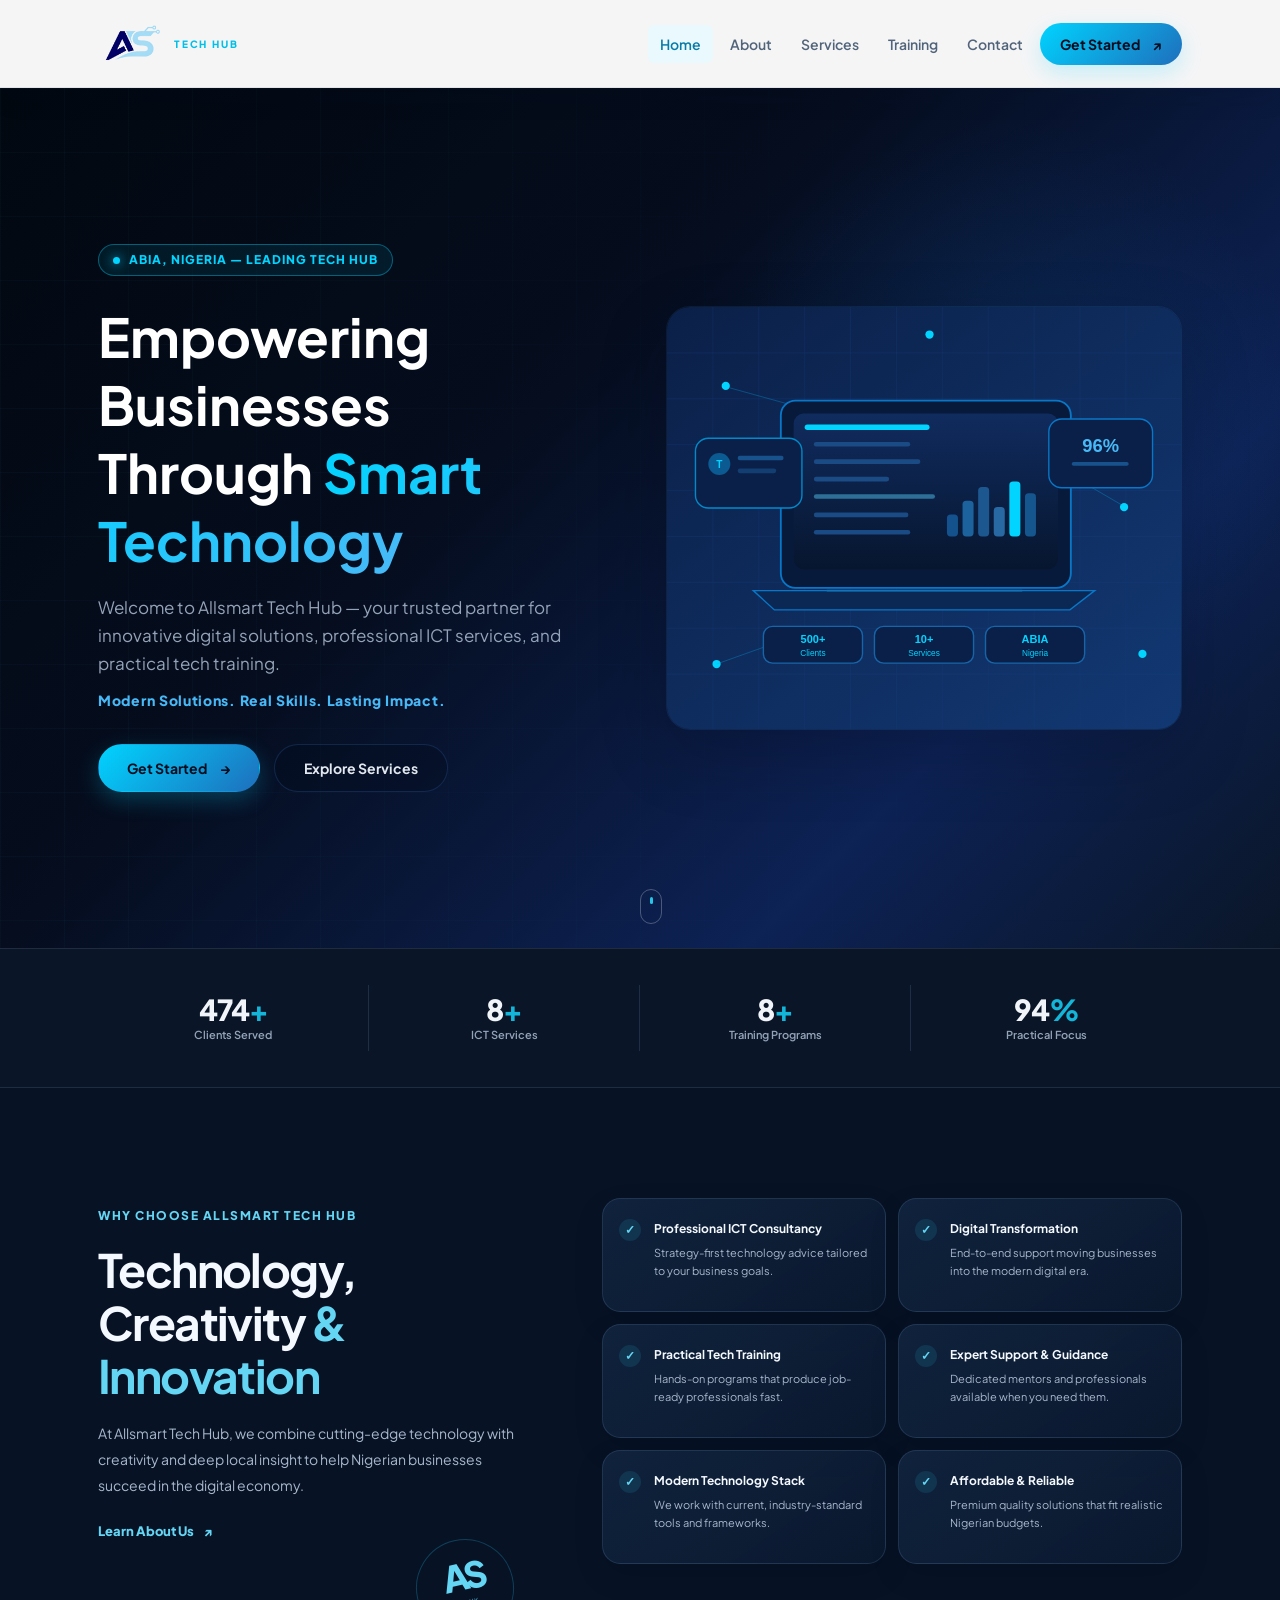
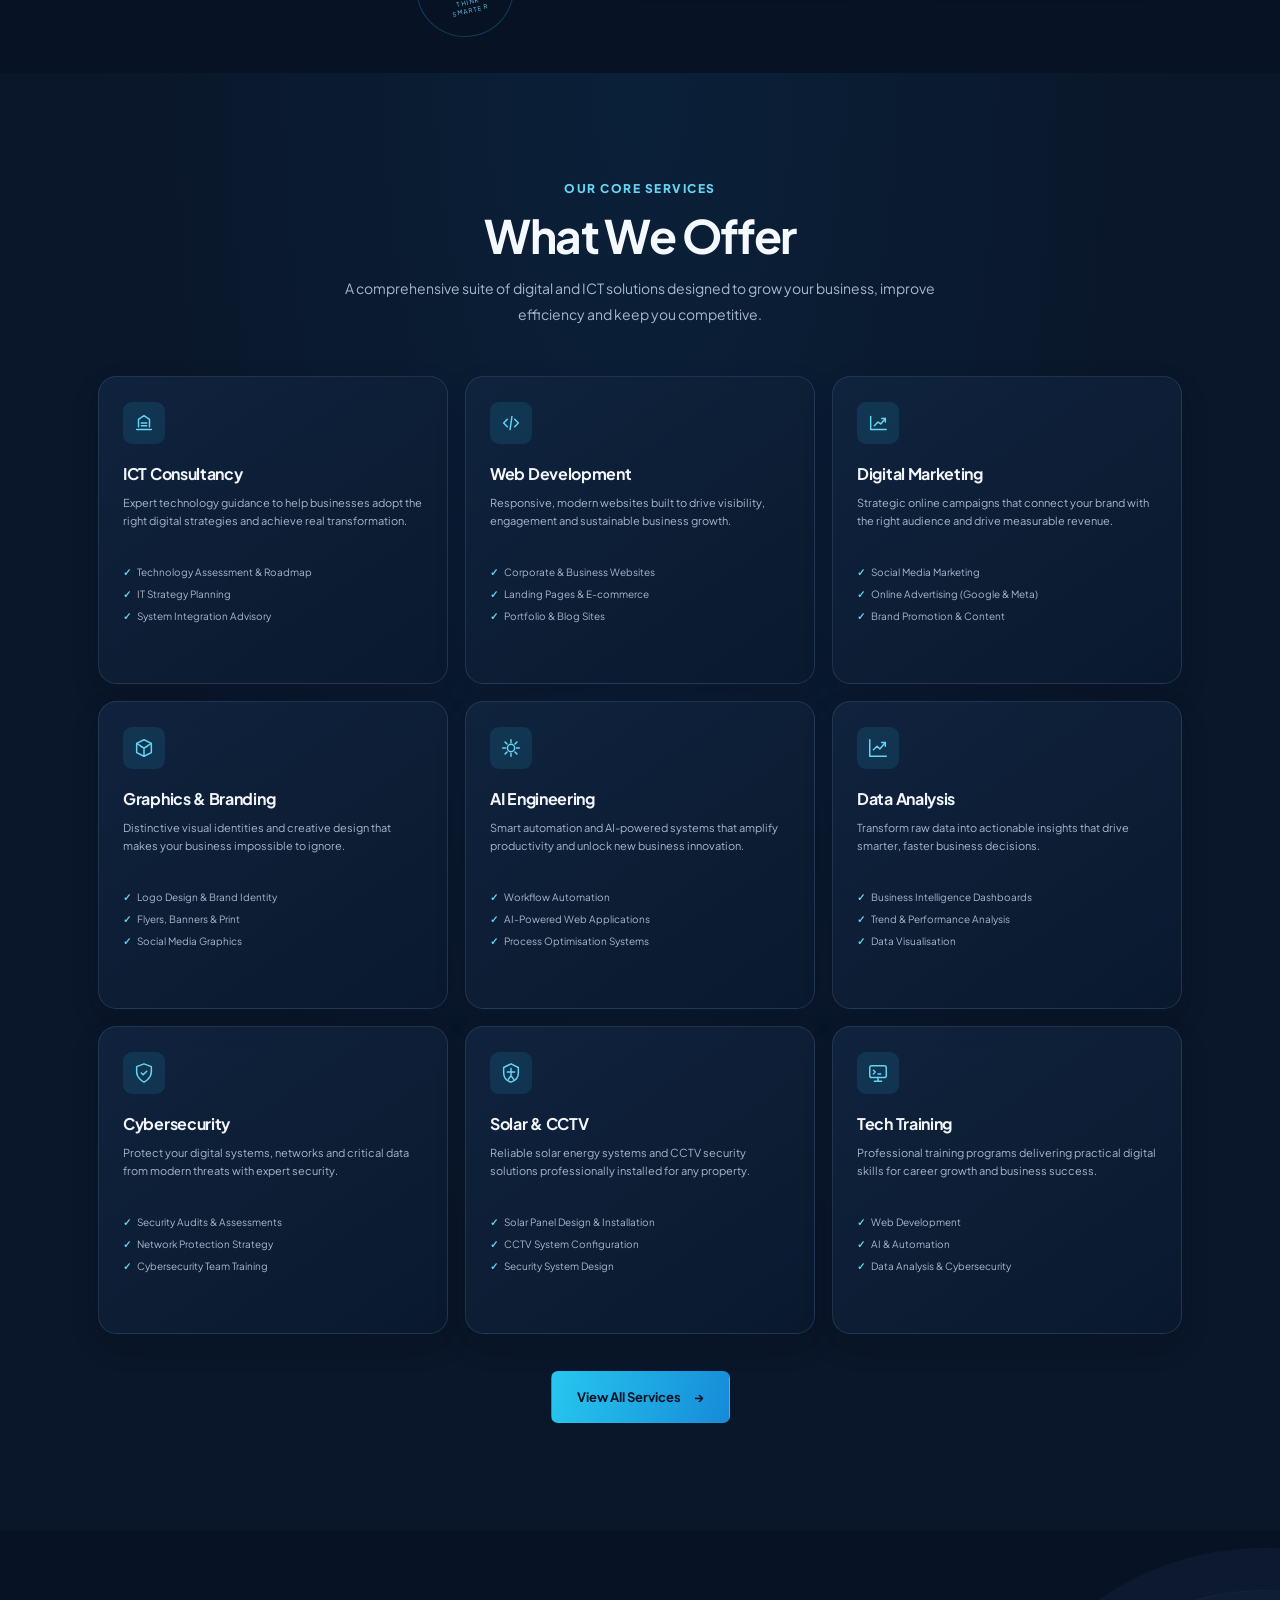
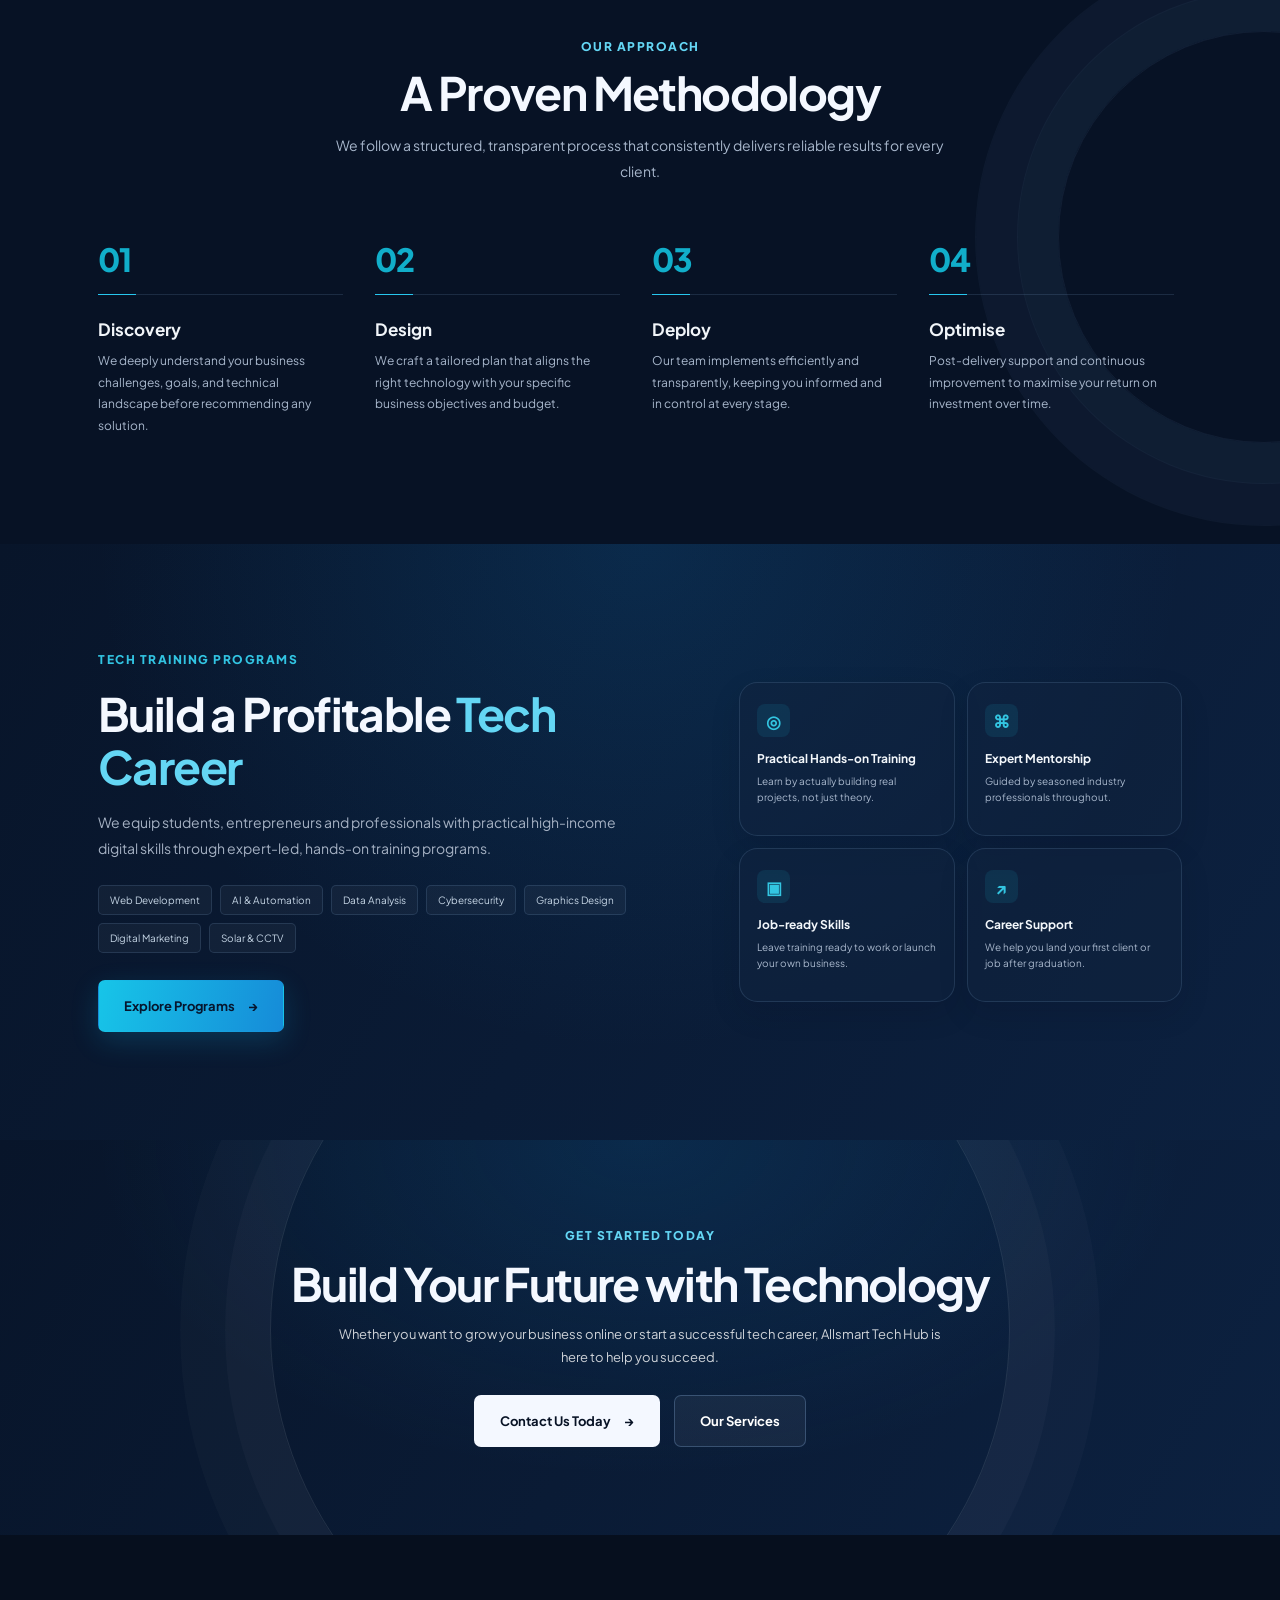
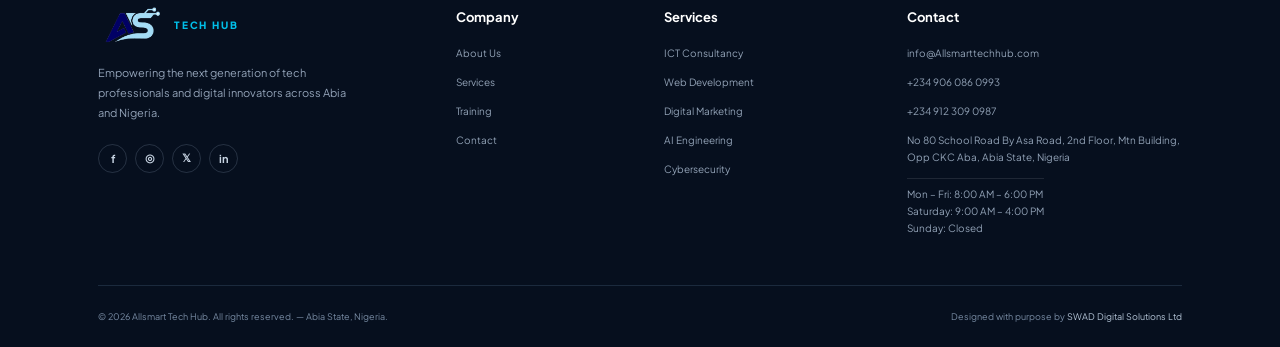
==== index.html @ 03993459 "first commit" ====
<!DOCTYPE html>
<html lang="en">
  <head>
    <meta charset="UTF-8" />
    <meta name="viewport" content="width=device-width, initial-scale=1.0" />
    <meta
      name="description"
      content="Allsmart Tech Hub — trusted digital solutions, professional ICT services, and practical tech training in Abia, Nigeria."
    />
    <meta name="theme-color" content="#071225" />
    <meta name="robots" content="index, follow" />
    <meta property="og:type" content="website" />
    <meta property="og:locale" content="en_NG" />
    <meta property="og:site_name" content="Allsmart Tech Hub" />
    <meta property="og:url" content="https://www.allsmarttechhub.com/" />
    <meta property="og:title" content="Allsmart Tech Hub | ICT Services &amp; Tech Training in Abia" />
    <meta property="og:description" content="Trusted digital solutions, professional ICT services, and practical tech training in Abia, Nigeria." />
    <meta name="twitter:card" content="summary" />
    <meta name="twitter:title" content="Allsmart Tech Hub | ICT Services &amp; Tech Training in Abia" />
    <meta name="twitter:description" content="Trusted digital solutions, professional ICT services, and practical tech training in Abia, Nigeria." />
    <title>Allsmart Tech Hub | ICT Services &amp; Tech Training in Abia</title>
    <link rel="canonical" href="https://www.allsmarttechhub.com/" />
    <link rel="icon" type="image/svg+xml" href="favicon.svg" />
    <link rel="preconnect" href="https://fonts.googleapis.com" />
    <link rel="preconnect" href="https://fonts.gstatic.com" crossorigin />
    <link
      href="https://fonts.googleapis.com/css2?family=Plus+Jakarta+Sans:wght@400;500;600;700;800&family=Syne:wght@400;500;600;700;800&display=swap"
      rel="stylesheet"
    />
    <link rel="stylesheet" href="styles.css" />
    <script src="script.js" defer></script>
    <script type="application/ld+json">
      {
        "@context": "https://schema.org",
        "@type": "ProfessionalService",
        "name": "Allsmart Tech Hub",
        "description": "Digital solutions, professional ICT services, and practical tech training in Abia, Nigeria.",
        "email": "info@Allsmarttechhub.com",
        "telephone": ["+2349060860993", "+2349123090987"],
        "address": {
          "@type": "PostalAddress",
          "streetAddress": "No 80 School Road By Asa Road, 2nd Floor, Mtn Building, Opp CKC Aba",
          "addressLocality": "Aba",
          "addressRegion": "Abia State",
          "addressCountry": "NG"
        },
        "areaServed": {
          "@type": "Country",
          "name": "Nigeria"
        },
        "knowsAbout": [
          "ICT consultancy",
          "Web development",
          "Digital marketing",
          "Cybersecurity",
          "Technology training"
        ]
      }
    </script>
  </head>
  <body>
    <header class="site-header">
      <div class="container header-inner">
        <a class="brand" href="index.html" aria-label="Allsmart Tech Hub home">
          <img class="brand-logo" src="img/logo-mark.png" alt="" />
          <span class="brand-label">TECH HUB</span>
        </a>
        <button
          class="menu-toggle"
          type="button"
          aria-label="Open menu"
          aria-expanded="false"
          aria-controls="primary-navigation"
        >
          <span></span><span></span><span></span>
        </button>
        <nav class="primary-nav" id="primary-navigation" aria-label="Main navigation">
          <a href="index.html" aria-current="page">Home</a>
          <a href="about.html">About</a>
          <a href="services.html">Services</a>
          <a href="training.html">Training</a>
          <a href="contact.html">Contact</a>
          <a class="nav-cta" href="contact.html">Get Started <span aria-hidden="true">↗</span></a>
        </nav>
      </div>
    </header>

    <main>
      <section class="hero" id="home">
        <div class="hero-grid" aria-hidden="true"></div>
        <div class="hero-glow" aria-hidden="true"></div>
        <div class="container hero-inner">
          <div class="hero-copy">
            <p class="eyebrow hero-eyebrow"><span class="pulse-dot"></span> Abia, Nigeria — Leading Tech Hub</p>
            <h1>Empowering Businesses Through <span>Smart Technology</span></h1>
            <p class="hero-description">
              Welcome to Allsmart Tech Hub — your trusted partner for innovative digital solutions,
              professional ICT services, and practical tech training.
            </p>
            <p class="hero-promise">Modern Solutions. Real Skills. Lasting Impact.</p>
            <div class="hero-actions">
              <a class="button button-primary" href="contact.html">Get Started <span aria-hidden="true">→</span></a>
              <a class="button button-outline" href="services.html">Explore Services</a>
            </div>
          </div>
          <div class="hero-visual" aria-hidden="true">
            <svg viewBox="0 0 560 460" role="presentation" xmlns="http://www.w3.org/2000/svg">
              <defs>
                <linearGradient id="visual-panel" x1="0" y1="0" x2="1" y2="1">
                  <stop offset="0" stop-color="#0b2048" />
                  <stop offset="1" stop-color="#123873" />
                </linearGradient>
                <linearGradient id="screen" x1="0" y1="0" x2="0" y2="1">
                  <stop offset="0" stop-color="#102b5e" />
                  <stop offset="1" stop-color="#07162f" />
                </linearGradient>
              </defs>
              <rect width="560" height="460" rx="24" fill="url(#visual-panel)" />
              <g stroke="#1c4383" stroke-opacity=".27">
                <path d="M50 0v460M100 0v460M150 0v460M200 0v460M250 0v460M300 0v460M350 0v460M400 0v460M450 0v460M500 0v460" />
                <path d="M0 50h560M0 100h560M0 150h560M0 200h560M0 250h560M0 300h560M0 350h560M0 400h560" />
              </g>
              <g fill="#00d4ff">
                <circle cx="64" cy="86" r="4.5" /><circle cx="286" cy="30" r="4.5" />
                <circle cx="498" cy="218" r="4.5" /><circle cx="54" cy="389" r="4.5" />
                <circle cx="518" cy="378" r="4.5" />
              </g>
              <g stroke="#00aee8" stroke-opacity=".35">
                <path d="m68 88 65 18M424 174l72 42M54 389l70-25" />
              </g>
              <rect x="124" y="102" width="316" height="204" rx="16" fill="#081a3b" stroke="#0877c8" stroke-width="2" />
              <rect x="138" y="116" width="288" height="170" rx="11" fill="url(#screen)" />
              <rect x="150" y="128" width="136" height="6" rx="3" fill="#00d4ff" />
              <g fill="#1b4b84">
                <rect x="160" y="147" width="105" height="5" rx="2.5" /><rect x="160" y="166" width="116" height="5" rx="2.5" />
                <rect x="160" y="185" width="82" height="5" rx="2.5" /><rect x="160" y="224" width="103" height="5" rx="2.5" />
                <rect x="160" y="243" width="105" height="5" rx="2.5" />
              </g>
              <rect x="160" y="204" width="132" height="5" rx="2.5" fill="#3d90bb" fill-opacity=".7" />
              <g>
                <rect x="305" y="226" width="12" height="24" rx="4" fill="#14528d" />
                <rect x="322" y="211" width="12" height="39" rx="4" fill="#1c639e" />
                <rect x="339" y="196" width="12" height="54" rx="4" fill="#1d578f" />
                <rect x="356" y="218" width="12" height="32" rx="4" fill="#2869a4" />
                <rect x="373" y="190" width="12" height="60" rx="4" fill="#00d4ff" />
                <rect x="390" y="203" width="12" height="47" rx="4" fill="#15568f" />
              </g>
              <path d="m94 309 372 0-27 21H117Z" fill="#0b2854" stroke="#0877c8" stroke-width="1.5" />
              <path d="M174 309h213" stroke="#1472b6" stroke-width="2" />
              <rect x="31" y="143" width="116" height="76" rx="14" fill="#0b2048" stroke="#008aca" stroke-width="1.5" />
              <circle cx="57" cy="171" r="12" fill="#0b5a91" />
              <text x="57" y="175" fill="#00d4ff" text-anchor="middle" font-size="11" font-family="Arial" font-weight="700">T</text>
              <rect x="77" y="162" width="50" height="5" rx="2.5" fill="#18528c" />
              <rect x="77" y="176" width="42" height="5" rx="2.5" fill="#123e72" />
              <rect x="416" y="122" width="113" height="75" rx="14" fill="#0b2048" stroke="#0877c8" stroke-width="1.5" />
              <text x="472.5" y="158" fill="#48b9f7" text-anchor="middle" font-size="20" font-family="Arial" font-weight="700">96%</text>
              <rect x="441" y="169" width="62" height="4" rx="2" fill="#18528c" />
              <g>
                <rect x="105" y="348" width="108" height="40" rx="10" fill="#0b2048" stroke="#1765a9" stroke-width="1.5" />
                <rect x="226" y="348" width="108" height="40" rx="10" fill="#0b2048" stroke="#1765a9" stroke-width="1.5" />
                <rect x="347" y="348" width="108" height="40" rx="10" fill="#0b2048" stroke="#1765a9" stroke-width="1.5" />
                <g fill="#00d4ff" text-anchor="middle" font-family="Arial">
                  <text x="159" y="366" font-size="12" font-weight="700">500+</text><text x="159" y="380" font-size="9">Clients</text>
                  <text x="280" y="366" font-size="12" font-weight="700">10+</text><text x="280" y="380" font-size="9">Services</text>
                  <text x="401" y="366" font-size="12" font-weight="700">ABIA</text><text x="401" y="380" font-size="9">Nigeria</text>
                </g>
              </g>
            </svg>
          </div>
        </div>
        <a href="#impact" class="scroll-cue" aria-label="Scroll to discover more"><span></span></a>
      </section>

      <section class="impact section-pad" id="impact" aria-label="Our impact">
        <div class="container impact-grid">
          <div class="impact-item"><strong data-count="500">500<span>+</span></strong><span>Clients Served</span></div>
          <div class="impact-item"><strong data-count="9">9<span>+</span></strong><span>ICT Services</span></div>
          <div class="impact-item"><strong data-count="8">8<span>+</span></strong><span>Training Programs</span></div>
          <div class="impact-item"><strong data-count="100">100<span>%</span></strong><span>Practical Focus</span></div>
        </div>
      </section>

      <section class="about section-pad" id="about">
        <div class="container about-layout">
          <div class="about-intro">
            <p class="eyebrow">Why Choose Allsmart Tech Hub</p>
            <h2>Technology, Creativity <span>&amp; Innovation</span></h2>
            <p class="section-copy">
              At Allsmart Tech Hub, we combine cutting-edge technology with creativity and deep local
              insight to help Nigerian businesses succeed in the digital economy.
            </p>
            <a class="text-link" href="about.html">Learn About Us <span aria-hidden="true">↗</span></a>
            <div class="about-stamp" aria-hidden="true"><span>AS</span><small>THINK<br />SMARTER</small></div>
          </div>
          <div class="benefit-grid">
            <article class="benefit-card">
              <span class="check-icon" aria-hidden="true">✓</span>
              <div><h3>Professional ICT Consultancy</h3><p>Strategy-first technology advice tailored to your business goals.</p></div>
            </article>
            <article class="benefit-card">
              <span class="check-icon" aria-hidden="true">✓</span>
              <div><h3>Digital Transformation</h3><p>End-to-end support moving businesses into the modern digital era.</p></div>
            </article>
            <article class="benefit-card">
              <span class="check-icon" aria-hidden="true">✓</span>
              <div><h3>Practical Tech Training</h3><p>Hands-on programs that produce job-ready professionals fast.</p></div>
            </article>
            <article class="benefit-card">
              <span class="check-icon" aria-hidden="true">✓</span>
              <div><h3>Expert Support &amp; Guidance</h3><p>Dedicated mentors and professionals available when you need them.</p></div>
            </article>
            <article class="benefit-card">
              <span class="check-icon" aria-hidden="true">✓</span>
              <div><h3>Modern Technology Stack</h3><p>We work with current, industry-standard tools and frameworks.</p></div>
            </article>
            <article class="benefit-card">
              <span class="check-icon" aria-hidden="true">✓</span>
              <div><h3>Affordable &amp; Reliable</h3><p>Premium quality solutions that fit realistic Nigerian budgets.</p></div>
            </article>
          </div>
        </div>
      </section>

      <section class="services section-pad" id="services">
        <div class="container">
          <div class="section-heading">
            <p class="eyebrow">Our Core Services</p>
            <h2>What We Offer</h2>
            <p class="section-copy">A comprehensive suite of digital and ICT solutions designed to grow your business, improve efficiency and keep you competitive.</p>
          </div>
          <div class="service-grid">
            <article class="service-card">
              <div class="service-icon" aria-hidden="true"><svg viewBox="0 0 24 24"><path d="M4 19h16M6 16V8l6-4 6 4v8M9 12h6M9 15h6"/></svg></div>
              <h3>ICT Consultancy</h3><p>Expert technology guidance to help businesses adopt the right digital strategies and achieve real transformation.</p>
              <ul><li>Technology Assessment &amp; Roadmap</li><li>IT Strategy Planning</li><li>System Integration Advisory</li></ul>
            </article>
            <article class="service-card">
              <div class="service-icon" aria-hidden="true"><svg viewBox="0 0 24 24"><path d="m8 8-4 4 4 4m8-8 4 4-4 4m-3-11-2 14"/></svg></div>
              <h3>Web Development</h3><p>Responsive, modern websites built to drive visibility, engagement and sustainable business growth.</p>
              <ul><li>Corporate &amp; Business Websites</li><li>Landing Pages &amp; E-commerce</li><li>Portfolio &amp; Blog Sites</li></ul>
            </article>
            <article class="service-card">
              <div class="service-icon" aria-hidden="true"><svg viewBox="0 0 24 24"><path d="M4 19V5m0 14h17M8 15l4-4 3 2 5-6"/><path d="M16 7h4v4"/></svg></div>
              <h3>Digital Marketing</h3><p>Strategic online campaigns that connect your brand with the right audience and drive measurable revenue.</p>
              <ul><li>Social Media Marketing</li><li>Online Advertising (Google &amp; Meta)</li><li>Brand Promotion &amp; Content</li></ul>
            </article>
            <article class="service-card">
              <div class="service-icon" aria-hidden="true"><svg viewBox="0 0 24 24"><path d="M12 3 4 7v10l8 4 8-4V7l-8-4Z"/><path d="m8 10 4 2 4-2M12 12v9M4 7l8 5 8-5"/></svg></div>
              <h3>Graphics &amp; Branding</h3><p>Distinctive visual identities and creative design that makes your business impossible to ignore.</p>
              <ul><li>Logo Design &amp; Brand Identity</li><li>Flyers, Banners &amp; Print</li><li>Social Media Graphics</li></ul>
            </article>
            <article class="service-card">
              <div class="service-icon" aria-hidden="true"><svg viewBox="0 0 24 24"><path d="M12 3v3m0 12v3M3 12h3m12 0h3M5.6 5.6l2.1 2.1m8.6 8.6 2.1 2.1m0-12.8-2.1 2.1m-8.6 8.6-2.1 2.1"/><circle cx="12" cy="12" r="4"/></svg></div>
              <h3>AI Engineering</h3><p>Smart automation and AI-powered systems that amplify productivity and unlock new business innovation.</p>
              <ul><li>Workflow Automation</li><li>AI-Powered Web Applications</li><li>Process Optimisation Systems</li></ul>
            </article>
            <article class="service-card">
              <div class="service-icon" aria-hidden="true"><svg viewBox="0 0 24 24"><path d="M3 3v18h18M7 14l4-4 3 3 6-7"/><path d="M16 6h4v4"/></svg></div>
              <h3>Data Analysis</h3><p>Transform raw data into actionable insights that drive smarter, faster business decisions.</p>
              <ul><li>Business Intelligence Dashboards</li><li>Trend &amp; Performance Analysis</li><li>Data Visualisation</li></ul>
            </article>
            <article class="service-card">
              <div class="service-icon" aria-hidden="true"><svg viewBox="0 0 24 24"><path d="M12 22s8-4 8-11V5l-8-3-8 3v6c0 7 8 11 8 11Z"/><path d="m9 12 2 2 4-4"/></svg></div>
              <h3>Cybersecurity</h3><p>Protect your digital systems, networks and critical data from modern threats with expert security.</p>
              <ul><li>Security Audits &amp; Assessments</li><li>Network Protection Strategy</li><li>Cybersecurity Team Training</li></ul>
            </article>
            <article class="service-card">
              <div class="service-icon" aria-hidden="true"><svg viewBox="0 0 24 24"><path d="M12 2 4 6v6c0 5 3.4 8.5 8 10 4.6-1.5 8-5 8-10V6l-8-4Z"/><path d="M8 11h8M12 7v8m-3 4 3-4 3 4"/></svg></div>
              <h3>Solar &amp; CCTV</h3><p>Reliable solar energy systems and CCTV security solutions professionally installed for any property.</p>
              <ul><li>Solar Panel Design &amp; Installation</li><li>CCTV System Configuration</li><li>Security System Design</li></ul>
            </article>
            <article class="service-card">
              <div class="service-icon" aria-hidden="true"><svg viewBox="0 0 24 24"><rect x="3" y="4" width="18" height="13" rx="2"/><path d="M8 21h8m-4-4v4M7 9l2 2-2 2m5 0h3"/></svg></div>
              <h3>Tech Training</h3><p>Professional training programs delivering practical digital skills for career growth and business success.</p>
              <ul><li>Web Development</li><li>AI &amp; Automation</li><li>Data Analysis &amp; Cybersecurity</li></ul>
            </article>
          </div>
          <div class="services-action"><a class="button button-dark" href="services.html">View All Services <span aria-hidden="true">→</span></a></div>
        </div>
      </section>

      <section class="approach section-pad" id="approach">
        <div class="container">
          <div class="section-heading">
            <p class="eyebrow">Our Approach</p>
            <h2>A Proven Methodology</h2>
            <p class="section-copy">We follow a structured, transparent process that consistently delivers reliable results for every client.</p>
          </div>
          <div class="process-grid">
            <article class="process-step"><span class="step-number">01</span><span class="step-rule"></span><h3>Discovery</h3><p>We deeply understand your business challenges, goals, and technical landscape before recommending any solution.</p></article>
            <article class="process-step"><span class="step-number">02</span><span class="step-rule"></span><h3>Design</h3><p>We craft a tailored plan that aligns the right technology with your specific business objectives and budget.</p></article>
            <article class="process-step"><span class="step-number">03</span><span class="step-rule"></span><h3>Deploy</h3><p>Our team implements efficiently and transparently, keeping you informed and in control at every stage.</p></article>
            <article class="process-step"><span class="step-number">04</span><span class="step-rule"></span><h3>Optimise</h3><p>Post-delivery support and continuous improvement to maximise your return on investment over time.</p></article>
          </div>
        </div>
      </section>

      <section class="training section-pad" id="training">
        <div class="container training-layout">
          <div class="training-copy">
            <p class="eyebrow">Tech Training Programs</p>
            <h2>Build a Profitable <span>Tech Career</span></h2>
            <p class="section-copy">We equip students, entrepreneurs and professionals with practical high-income digital skills through expert-led, hands-on training programs.</p>
            <div class="skill-tags">
              <span>Web Development</span><span>AI &amp; Automation</span><span>Data Analysis</span><span>Cybersecurity</span><span>Graphics Design</span><span>Digital Marketing</span><span>Solar &amp; CCTV</span>
            </div>
            <a class="button button-primary" href="training.html">Explore Programs <span aria-hidden="true">→</span></a>
          </div>
          <div class="training-points">
            <article class="training-point"><span class="training-emoji" aria-hidden="true">◎</span><div><h3>Practical Hands-on Training</h3><p>Learn by actually building real projects, not just theory.</p></div></article>
            <article class="training-point"><span class="training-emoji" aria-hidden="true">⌘</span><div><h3>Expert Mentorship</h3><p>Guided by seasoned industry professionals throughout.</p></div></article>
            <article class="training-point"><span class="training-emoji" aria-hidden="true">▣</span><div><h3>Job-ready Skills</h3><p>Leave training ready to work or launch your own business.</p></div></article>
            <article class="training-point"><span class="training-emoji" aria-hidden="true">↗</span><div><h3>Career Support</h3><p>We help you land your first client or job after graduation.</p></div></article>
          </div>
        </div>
      </section>

      <section class="contact-cta" id="contact">
        <div class="cta-decoration" aria-hidden="true"></div>
        <div class="container cta-inner">
          <p class="eyebrow">Get Started Today</p>
          <h2>Build Your Future with Technology</h2>
          <p>Whether you want to grow your business online or start a successful tech career, Allsmart Tech Hub is here to help you succeed.</p>
          <div class="cta-actions">
            <a class="button button-light" href="mailto:info@Allsmarttechhub.com">Contact Us Today <span aria-hidden="true">→</span></a>
            <a class="button button-ghost" href="services.html">Our Services</a>
          </div>
        </div>
      </section>
    </main>

    <footer class="site-footer">
      <div class="container footer-grid">
        <div class="footer-brand">
          <a class="brand brand-footer" href="index.html" aria-label="Allsmart Tech Hub home">
            <img class="brand-logo" src="img/logo-mark.png" alt="" />
            <span class="brand-label">TECH HUB</span>
          </a>
          <p>Empowering the next generation of tech professionals and digital innovators across Abia and Nigeria.</p>
          <div class="social-links" aria-label="Social media">
            <a href="https://www.facebook.com/" aria-label="Facebook">f</a>
            <a href="https://www.instagram.com/" aria-label="Instagram">◎</a>
            <a href="https://x.com/" aria-label="X / Twitter">𝕏</a>
            <a href="https://www.linkedin.com/" aria-label="LinkedIn">in</a>
          </div>
        </div>
        <div class="footer-column"><h2>Company</h2>        <a href="about.html">About Us</a><a href="services.html">Services</a><a href="training.html">Training</a><a href="contact.html">Contact</a></div>
        <div class="footer-column"><h2>Services</h2><a href="services.html">ICT Consultancy</a><a href="services.html">Web Development</a><a href="services.html">Digital Marketing</a><a href="services.html">AI Engineering</a><a href="services.html">Cybersecurity</a></div>
        <div class="footer-column contact-column">
          <h2>Contact</h2>
          <a href="mailto:info@Allsmarttechhub.com">info@Allsmarttechhub.com</a>
          <a href="tel:+2349060860993">+234 906 086 0993</a>
          <a href="tel:+2349123090987">+234 912 309 0987</a>
          <p>No 80 School Road By Asa Road, 2nd Floor, Mtn Building, Opp CKC Aba, Abia State, Nigeria</p>
          <p class="hours">Mon – Fri: 8:00 AM – 6:00 PM<br />Saturday: 9:00 AM – 4:00 PM<br />Sunday: Closed</p>
        </div>
      </div>
      <div class="container footer-bottom">
        <p>© 2026 Allsmart Tech Hub. All rights reserved. — Abia State, Nigeria.</p>
        <p>Designed with purpose by <a href="#home">SWAD Digital Solutions Ltd</a></p>
      </div>
    </footer>
  </body>
</html>
---- styles.css ----
:root {
  color-scheme: light;
  --navy: #06142d;
  --navy-deep: #030b1b;
  --ink: #101a2c;
  --muted: #68758a;
  --cyan: #17c5e8;
  --blue: #2188d9;
  --pale: #f5f8fc;
  --line: #e8edf4;
  --font-body: "DM Sans", Arial, sans-serif;
  --font-display: "Manrope", "DM Sans", Arial, sans-serif;
}

* { box-sizing: border-box; }
html { scroll-behavior: smooth; scroll-padding-top: 110px; }
body { margin: 0; color: var(--ink); background: #fff; font-family: var(--font-body); -webkit-font-smoothing: antialiased; }
a { color: inherit; text-decoration: none; }
button { font: inherit; }
.container { width: min(1160px, calc(100% - 64px)); margin-inline: auto; }
.section-pad { padding: 108px 0; }

.site-header { position: sticky; z-index: 20; top: 0; height: 110px; background: rgba(255,255,255,.96); border-bottom: 1px solid rgba(15,32,55,.05); backdrop-filter: blur(14px); }
.header-inner, .brand, .primary-nav { display: flex; align-items: center; }
.header-inner { height: 100%; justify-content: space-between; }
.brand { gap: 18px; flex-shrink: 0; }
.brand-mark { width: 54px; height: 48px; display: grid; justify-items: center; align-content: center; line-height: 1; }
.brand-as { color: #111b69; font: 800 31px/.8 var(--font-display); letter-spacing: -5px; transform: skew(-12deg); }
.brand-caption { margin-top: 6px; color: #0f1a45; font: 800 6px/1 var(--font-body); letter-spacing: .4px; }
.brand-name { color: #11b9d5; font: 800 13px/1 var(--font-display); letter-spacing: 2.2px; }
.primary-nav { position: absolute; top: calc(100% - 1px); right: max(32px, calc((100vw - 1160px) / 2)); display: none; align-items: stretch; flex-direction: column; gap: 0; width: 230px; padding: 10px 18px 18px; border: 1px solid #edf1f6; border-radius: 0 0 9px 9px; color: #253146; background: #fff; box-shadow: 0 14px 24px rgba(12,29,52,.1); font-size: 13px; font-weight: 600; }
.primary-nav.is-open { display: flex; }
.primary-nav > a:not(.nav-cta) { padding: 13px 2px; border-bottom: 1px solid #f0f2f6; }
.primary-nav > a:not(.nav-cta) { transition: color .2s ease; }
.primary-nav > a:not(.nav-cta):hover, .footer-column a:hover { color: #0caed3; }
.nav-cta { display: inline-flex; align-items: center; gap: 12px; padding: 13px 19px; border-radius: 7px; color: #fff; background: var(--navy); transition: transform .2s, background .2s; }
.nav-cta:hover { transform: translateY(-2px); background: #0c2a53; }
.menu-toggle { width: 42px; height: 42px; display: flex; align-items: center; justify-content: center; flex-direction: column; gap: 5px; padding: 0; border: 0; background: transparent; cursor: pointer; }
.menu-toggle span { width: 27px; height: 2px; border-radius: 2px; background: #26364b; transition: transform .2s, opacity .2s; }
.menu-toggle[aria-expanded="true"] span:first-child { transform: translateY(7px) rotate(45deg); }
.menu-toggle[aria-expanded="true"] span:nth-child(2) { opacity: 0; }
.menu-toggle[aria-expanded="true"] span:last-child { transform: translateY(-7px) rotate(-45deg); }

.hero { min-height: 740px; position: relative; overflow: hidden; display: flex; align-items: center; isolation: isolate; color: white; background: linear-gradient(112deg, #030a18 0%, #06142d 56%, #102a58 100%); }
.hero-grid { position: absolute; z-index: -1; inset: 0; opacity: .28; background-image: linear-gradient(rgba(114,161,206,.12) 1px, transparent 1px), linear-gradient(90deg, rgba(114,161,206,.12) 1px, transparent 1px); background-size: 64px 64px; mask-image: linear-gradient(90deg, #000, rgba(0,0,0,.25)); }
.hero-glow { position: absolute; z-index: -1; width: 620px; height: 620px; right: -40px; top: 20px; border-radius: 50%; background: radial-gradient(circle, rgba(10,151,219,.21), rgba(7,36,81,.04) 65%, transparent 72%); }
.hero-inner { position: relative; display: flex; align-items: center; min-height: 740px; padding-top: 20px; padding-bottom: 20px; }
.hero-copy { width: min(760px, 72%); z-index: 1; }
.eyebrow { margin: 0 0 18px; color: #0caacb; font-size: 12px; line-height: 1.4; font-weight: 800; letter-spacing: 1.5px; text-transform: uppercase; }
.hero-eyebrow { display: inline-flex; align-items: center; gap: 9px; padding: 7px 14px; margin-bottom: 27px; border: 1px solid rgba(26,198,232,.4); border-radius: 30px; color: #23c7e7; background: rgba(12,133,179,.13); font-size: 12px; letter-spacing: 1px; }
.pulse-dot { width: 7px; height: 7px; border-radius: 50%; background: #1bc8ec; box-shadow: 0 0 12px #1bc8ec; }
h1, h2, h3, p { margin-top: 0; }
h1, h2, h3 { font-family: var(--font-display); }
.hero h1 { max-width: 800px; margin-bottom: 24px; font-size: clamp(46px, 6.2vw, 74px); line-height: 1.08; letter-spacing: -3.8px; font-weight: 700; }
.hero h1 span { color: #1bbbe4; }
.hero-description { max-width: 590px; margin-bottom: 14px; color: #a4afc2; font-size: 17px; line-height: 1.75; }
.hero-promise { margin-bottom: 35px; color: #62bde8; font-size: 14px; font-weight: 800; letter-spacing: .2px; }
.hero-actions, .cta-actions { display: flex; gap: 14px; flex-wrap: wrap; }
.button { min-height: 52px; display: inline-flex; align-items: center; justify-content: center; gap: 13px; padding: 0 25px; border: 1px solid transparent; border-radius: 7px; font-size: 13px; font-weight: 700; transition: transform .2s, box-shadow .2s, background .2s; }
.button:hover { transform: translateY(-3px); }
.button-primary { min-width: 172px; color: #06152d; background: linear-gradient(105deg, #17c5e8, #168bd8); box-shadow: 0 9px 28px rgba(13,168,225,.2); }
.button-primary:hover { box-shadow: 0 12px 32px rgba(13,168,225,.34); }
.button-outline { min-width: 176px; color: #e7edf7; border-color: rgba(147,170,204,.21); background: rgba(8,21,47,.22); }
.button-outline:hover { background: rgba(255,255,255,.08); }
.scroll-cue { position: absolute; bottom: 24px; left: 50%; width: 22px; height: 35px; border: 1px solid rgba(255,255,255,.26); border-radius: 14px; display: flex; justify-content: center; padding-top: 7px; }
.scroll-cue span { width: 3px; height: 7px; border-radius: 3px; background: #28c4e5; animation: scroll 1.5s infinite; }
@keyframes scroll { 0% { transform: translateY(0); opacity: 1; } 100% { transform: translateY(10px); opacity: 0; } }

.impact { padding: 36px 0; border-bottom: 1px solid var(--line); }
.impact-grid { display: grid; grid-template-columns: repeat(4,1fr); }
.impact-item { min-height: 66px; display: flex; flex-direction: column; justify-content: center; align-items: center; gap: 4px; border-right: 1px solid var(--line); }
.impact-item:last-child { border-right: 0; }
.impact-item strong { font: 800 29px/1 var(--font-display); letter-spacing: -1px; color: #11233d; }
.impact-item strong span { color: #13b5d8; }
.impact-item > span { color: #778398; font-size: 11px; font-weight: 600; }

.about-layout { display: grid; grid-template-columns: .85fr 1.15fr; gap: 76px; align-items: center; }
.about-intro { position: relative; padding: 12px 0 25px; }
.about-intro h2, .section-heading h2, .training h2, .contact-cta h2 { margin-bottom: 20px; color: #101e34; font-size: clamp(33px, 4vw, 46px); line-height: 1.15; letter-spacing: -1.8px; }
.about-intro h2 span, .training h2 span { color: #12afd0; }
.section-copy { max-width: 610px; color: var(--muted); font-size: 14px; line-height: 1.85; }
.text-link { display: inline-flex; align-items: center; gap: 9px; margin-top: 10px; color: #0b8faf; font-size: 13px; font-weight: 800; }
.about-stamp { position: absolute; right: 12px; bottom: -72px; width: 98px; height: 98px; display: grid; place-content: center; border: 1px solid rgba(19,178,211,.2); border-radius: 50%; text-align: center; color: #1db9d7; transform: rotate(-13deg); }
.about-stamp span { font: 800 36px/.85 var(--font-display); letter-spacing: -5px; }
.about-stamp small { margin-top: 7px; font-size: 6px; line-height: 1.3; letter-spacing: 1.3px; }
.benefit-grid { display: grid; grid-template-columns: repeat(2, 1fr); gap: 12px; }
.benefit-card { min-height: 114px; display: flex; align-items: flex-start; gap: 13px; padding: 20px 16px; border: 1px solid #edf1f7; border-radius: 9px; background: #fff; box-shadow: 0 7px 25px rgba(15,38,70,.035); }
.check-icon { flex: 0 0 22px; width: 22px; height: 22px; display: grid; place-items: center; border-radius: 50%; color: #0b9fbe; background: #e7f9fc; font-size: 12px; font-weight: 800; }
.benefit-card h3 { margin: 2px 0 7px; color: #172338; font-size: 12px; line-height: 1.4; }
.benefit-card p { margin: 0; color: #778397; font-size: 11px; line-height: 1.6; }

.services { background: #f7f9fc; }
.section-heading { max-width: 680px; margin: 0 auto 48px; text-align: center; }
.section-heading .eyebrow { margin-bottom: 11px; }
.section-heading h2 { margin-bottom: 14px; }
.section-heading .section-copy { margin: 0 auto; }
.service-grid { display: grid; grid-template-columns: repeat(3,1fr); gap: 17px; }
.service-card { min-height: 308px; padding: 25px 24px 22px; border: 1px solid #e9edf4; border-radius: 9px; background: #fff; transition: transform .2s, box-shadow .2s, border-color .2s; }
.service-card:hover { transform: translateY(-4px); border-color: #cceef5; box-shadow: 0 15px 34px rgba(15,45,82,.08); }
.service-icon { width: 42px; height: 42px; display: grid; place-items: center; margin-bottom: 19px; border-radius: 9px; color: #0daacb; background: #e9f9fc; }
.service-icon svg { width: 22px; height: 22px; fill: none; stroke: currentColor; stroke-width: 1.6; stroke-linecap: round; stroke-linejoin: round; }
.service-card h3 { margin: 0 0 10px; color: #142239; font-size: 16px; letter-spacing: -.3px; }
.service-card p { min-height: 57px; margin: 0 0 14px; color: #718097; font-size: 11px; line-height: 1.7; }
.service-card ul { display: grid; gap: 8px; margin: 0; padding: 0; list-style: none; }
.service-card li { position: relative; padding-left: 14px; color: #536176; font-size: 10px; line-height: 1.4; }
.service-card li::before { position: absolute; left: 0; color: #11b7d8; content: "✓"; font-weight: 800; }
.services-action { display: flex; justify-content: center; margin-top: 37px; }
.button-dark { color: white; background: var(--navy); }
.button-dark:hover { background: #0e2b52; }

.approach { position: relative; overflow: hidden; }
.approach::before { position: absolute; top: 100px; right: -190px; width: 410px; height: 410px; border: 1px solid #edf4f8; border-radius: 50%; content: ""; box-shadow: 0 0 0 40px #fafcfe, 0 0 0 41px #f0f5f8, 0 0 0 82px #fff, 0 0 0 83px #f0f5f8; }
.process-grid { position: relative; display: grid; grid-template-columns: repeat(4,1fr); gap: 24px; }
.process-step { padding: 10px 8px 0 0; }
.step-number { display: block; margin-bottom: 19px; color: #11aeca; font: 800 32px/1 var(--font-display); letter-spacing: -1px; }
.step-rule { display: block; width: 100%; height: 1px; margin-bottom: 23px; background: linear-gradient(90deg, #19b8d7 0 38px, #e8edf3 38px); }
.process-step h3 { margin: 0 0 10px; font-size: 17px; }
.process-step p { max-width: 240px; margin: 0; color: #748196; font-size: 12px; line-height: 1.8; }

.training { color: white; background: #07172f; }
.training-layout { display: grid; grid-template-columns: 1.1fr .9fr; align-items: center; gap: 100px; }
.training .eyebrow { color: #32c4e2; }
.training h2 { max-width: 500px; margin-bottom: 17px; color: #fff; }
.training .section-copy { margin-bottom: 23px; color: #a5b1c3; }
.skill-tags { display: flex; flex-wrap: wrap; gap: 8px; margin: 0 0 27px; }
.skill-tags span { padding: 8px 11px; border: 1px solid rgba(127,169,207,.2); border-radius: 5px; color: #c5d5e5; background: rgba(255,255,255,.035); font-size: 10px; }
.training-points { display: grid; grid-template-columns: repeat(2, 1fr); gap: 12px; }
.training-point { min-height: 154px; padding: 21px 17px; border: 1px solid rgba(122,164,203,.16); border-radius: 8px; background: rgba(255,255,255,.035); }
.training-emoji { display: grid; place-items: center; width: 33px; height: 33px; margin-bottom: 14px; border-radius: 8px; color: #33c5e1; background: rgba(28,192,222,.1); font-size: 17px; font-weight: 700; }
.training-point h3 { margin: 0 0 7px; color: #f3f7fb; font-size: 12px; }
.training-point p { margin: 0; color: #96a7bd; font-size: 10px; line-height: 1.6; }

.contact-cta { position: relative; overflow: hidden; padding: 88px 0; text-align: center; color: white; background: linear-gradient(110deg, #0b8ebd, #1269aa 52%, #102f67); }
.cta-decoration { position: absolute; top: -180px; left: calc(50% - 370px); width: 740px; height: 740px; border: 1px solid rgba(255,255,255,.1); border-radius: 50%; box-shadow: 0 0 0 45px rgba(255,255,255,.025), 0 0 0 90px rgba(255,255,255,.02); }
.cta-inner { position: relative; }
.contact-cta .eyebrow { margin-bottom: 12px; color: #a4f1ff; }
.contact-cta h2 { max-width: 700px; margin: 0 auto 13px; color: #fff; }
.contact-cta p:not(.eyebrow) { max-width: 630px; margin: 0 auto 26px; color: rgba(255,255,255,.8); font-size: 13px; line-height: 1.8; }
.cta-actions { justify-content: center; }
.button-light { color: #0b3151; background: #fff; }
.button-ghost { color: white; border-color: rgba(255,255,255,.35); background: rgba(255,255,255,.07); }

.site-footer { padding: 70px 0 0; color: #d7e0ed; background: #061326; }
.footer-grid { display: grid; grid-template-columns: 1.35fr .7fr .85fr 1.2fr; gap: 48px; padding-bottom: 48px; }
.brand-footer { margin-bottom: 18px; }
.brand-footer .brand-as { color: #54d1e8; }.brand-footer .brand-caption { color: #bad8e8; }.brand-footer .brand-name { color: #45c8e0; }
.footer-brand > p { max-width: 265px; margin-bottom: 21px; color: #92a2b7; font-size: 11px; line-height: 1.8; }
.social-links { display: flex; gap: 8px; }
.social-links a { width: 29px; height: 29px; display: grid; place-items: center; border: 1px solid rgba(174,198,220,.19); border-radius: 50%; color: #c7d4e3; font-size: 11px; font-weight: 700; transition: background .2s; }
.social-links a:hover { color: #061326; background: #26c2de; }
.footer-column { display: flex; align-items: flex-start; flex-direction: column; gap: 12px; }
.footer-column h2 { margin: 4px 0 8px; color: #fff; font-size: 13px; }
.footer-column > a, .footer-column > p { margin: 0; color: #91a1b5; font-size: 10px; line-height: 1.7; }
.footer-column p.hours { padding-top: 7px; border-top: 1px solid rgba(255,255,255,.1); }
.footer-bottom { min-height: 62px; display: flex; align-items: center; justify-content: space-between; gap: 20px; border-top: 1px solid rgba(255,255,255,.1); }
.footer-bottom p { margin: 0; color: #788ba3; font-size: 9px; }
.footer-bottom a { color: #b5c5d7; }

@media (max-width: 900px) {
  .container { width: min(100% - 48px, 720px); }
  .hero { min-height: 650px; }
  .hero-inner { min-height: 650px; }
  .hero-copy { width: 100%; max-width: 700px; }
  .about-layout { grid-template-columns: 1fr; gap: 48px; }
  .about-intro { max-width: 560px; }
  .about-stamp { right: 20px; bottom: -14px; }
  .training-layout { gap: 45px; }
  .footer-grid { grid-template-columns: 1.2fr 1fr 1fr; gap: 38px 28px; }
  .contact-column { grid-column: 2 / 4; }
}
@media (max-width: 680px) {
  html { scroll-padding-top: 72px; }
  .container { width: calc(100% - 40px); }
  .section-pad { padding: 76px 0; }
  .site-header { height: 72px; }
  .brand { gap: 10px; }
  .brand-mark { width: 48px; height: 43px; }
  .brand-as { font-size: 28px; }
  .brand-name { font-size: 11px; letter-spacing: 1.7px; }
  .primary-nav { position: absolute; top: 71px; left: 0; right: 0; display: none; align-items: stretch; flex-direction: column; gap: 0; padding: 8px 20px 20px; border-top: 1px solid var(--line); background: #fff; box-shadow: 0 14px 20px rgba(12,29,52,.08); }
  .primary-nav.is-open { display: flex; }
  .primary-nav > a:not(.nav-cta) { padding: 13px 2px; border-bottom: 1px solid #f0f2f6; }
  .nav-cta { align-self: flex-start; margin-top: 13px; }
  .hero, .hero-inner { min-height: 690px; }
  .hero-inner { padding-top: 55px; padding-bottom: 60px; align-items: flex-start; }
  .hero-copy { width: 100%; }
  .hero-eyebrow { max-width: 100%; margin-bottom: 23px; font-size: 9px; letter-spacing: .65px; }
  .hero h1 { margin-bottom: 19px; font-size: clamp(42px, 11vw, 59px); line-height: 1.08; letter-spacing: -2.5px; }
  .hero-description { max-width: 470px; font-size: 14px; line-height: 1.75; }
  .hero-promise { margin-bottom: 27px; font-size: 12px; }
  .button { min-height: 49px; padding: 0 17px; font-size: 12px; }
  .hero-actions { gap: 10px; }
  .button-primary, .button-outline { min-width: 0; }
  .scroll-cue { display: none; }
  .impact { padding: 28px 0; }
  .impact-grid { grid-template-columns: repeat(2,1fr); row-gap: 21px; }
  .impact-item:nth-child(2) { border-right: 0; }
  .impact-item:nth-child(3), .impact-item:nth-child(4) { padding-top: 15px; border-top: 1px solid var(--line); }
  .impact-item strong { font-size: 26px; }
  .about-layout { gap: 34px; }
  .about-intro { padding-bottom: 0; }
  .about-intro h2, .section-heading h2, .training h2, .contact-cta h2 { font-size: 34px; letter-spacing: -1.2px; }
  .about-stamp { display: none; }
  .benefit-grid { grid-template-columns: 1fr; gap: 9px; }
  .benefit-card { min-height: 90px; padding: 16px; }
  .section-heading { margin-bottom: 32px; }
  .service-grid { grid-template-columns: 1fr; gap: 12px; }
  .service-card { min-height: 0; padding: 22px; }
  .service-card p { min-height: 0; }
  .approach::before { opacity: .4; }
  .process-grid { grid-template-columns: repeat(2,1fr); gap: 29px 20px; }
  .step-number { font-size: 28px; }
  .process-step p { font-size: 11px; }
  .training-layout { grid-template-columns: 1fr; gap: 36px; }
  .training-points { gap: 9px; }
  .training-point { min-height: 145px; padding: 16px 13px; }
  .training-point h3 { font-size: 11px; }
  .contact-cta { padding: 70px 0; }
  .contact-cta p:not(.eyebrow) { font-size: 12px; }
  .footer-grid { grid-template-columns: repeat(2,1fr); gap: 34px 18px; }
  .footer-brand { grid-column: 1 / -1; }
  .footer-brand > p { max-width: 360px; }
  .contact-column { grid-column: 1 / -1; }
  .footer-bottom { align-items: flex-start; flex-direction: column; justify-content: center; gap: 8px; padding: 17px 0; }
}
@media (prefers-reduced-motion: reduce) {
  *, *::before, *::after { scroll-behavior: auto !important; animation-duration: .01ms !important; animation-iteration-count: 1 !important; transition-duration: .01ms !important; }
}

:root {
  color-scheme: dark;
  --surface: #0b1930;
  --surface-raised: #10213b;
  --line: rgba(135, 177, 220, .16);
  --muted: #a8b7cc;
  --cyan: #27c7ef;
  --navy: #10213b;
  --navy-deep: #060f1e;
  --ink: #f4f8ff;
  --pale: #0b1930;
}

html { scroll-padding-top: 5.5rem; }
body { color: #f4f8ff; background-color: #071225; }
.container { width: min(76rem, calc(100% - 4rem)); }

.site-header {
  background: rgba(255, 255, 255, .96);
  border-bottom-color: rgba(10, 34, 62, .08);
  box-shadow: 0 8px 30px rgba(4, 16, 34, .08);
  backdrop-filter: blur(18px);
  -webkit-backdrop-filter: blur(18px);
}
.primary-nav { color: #10213b; }
.primary-nav > a:not(.nav-cta) { color: #52647b; }
.primary-nav > a:not(.nav-cta):hover,
.primary-nav > a:not(.nav-cta):focus-visible {
  color: #087ba7;
  background-color: #eaf9fd;
}
.nav-cta { color: #10213b; background: #eaf9fd; }
.nav-cta:hover { color: #087ba7; background: #dff5fa; }
.menu-toggle { color: #10213b; }
.menu-toggle:hover span { background: #087ba7; }
.menu-toggle:focus-visible { outline: 3px solid rgba(39, 199, 239, .9); outline-offset: 3px; }

.hero {
  min-height: min(860px, 100svh);
  background:
    radial-gradient(ellipse at 82% 42%, rgba(17, 90, 157, .28), transparent 42%),
    linear-gradient(115deg, #060f20 0%, #0a1932 58%, #0d2142 100%);
}
.hero-grid {
  opacity: 1;
  background-image:
    linear-gradient(rgba(87, 175, 229, .045) 1px, transparent 1px),
    linear-gradient(90deg, rgba(87, 175, 229, .045) 1px, transparent 1px);
  mask-image: linear-gradient(to right, rgba(0, 0, 0, .8), transparent 90%);
}
.hero-glow { background: radial-gradient(ellipse, rgba(17, 90, 157, .24), transparent 68%); }
.hero-inner { min-height: min(860px, 100svh); padding-top: 9rem; padding-bottom: 7rem; }
.hero h1 {
  max-width: 16ch;
  font-size: clamp(2.7rem, 4.4vw, 4rem);
  letter-spacing: -.045em;
  line-height: 1.02;
}
.hero h1 span { color: #64d6f4; }
.hero-description { color: #b4c2d6; }
.hero-promise { color: #64d6f4; }
.hero-eyebrow { color: #64d6f4; }

.impact {
  color: #f4f8ff;
  background: rgba(13, 32, 57, .9);
  border-top: 1px solid var(--line);
  border-bottom: 1px solid var(--line);
}
.impact-item { border-right-color: var(--line); }
.impact-item strong { color: #f4f8ff; }
.impact-item > span { color: #a8b7cc; }

.about { background: #071225; }
.about-intro h2,
.section-heading h2,
.training h2,
.contact-cta h2 { color: #f4f8ff; letter-spacing: -.035em; }
.about-intro h2 span,
.training h2 span { color: #64d6f4; }
.about .eyebrow,
.section-heading .eyebrow { color: #64d6f4; }
.section-copy { color: #a8b7cc; }
.benefit-card {
  border-color: var(--line);
  background: linear-gradient(145deg, rgba(17, 36, 63, .92), rgba(10, 25, 46, .96));
  box-shadow: 0 12px 30px rgba(2, 10, 24, .12);
}
.benefit-card h3 { color: #f4f8ff; }
.benefit-card p { color: #a8b7cc; }
.check-icon { color: #64d6f4; background: rgba(39, 199, 239, .12); }
.text-link { color: #64d6f4; }
.about-stamp { border-color: rgba(39, 199, 239, .25); color: #64d6f4; }

.services {
  background:
    radial-gradient(ellipse at 50% 0%, rgba(14, 108, 173, .12), transparent 60%),
    #0a1629;
}
.benefit-card,
.service-card,
.training-point {
  border-color: var(--line);
  border-radius: 1.15rem;
  background: linear-gradient(145deg, rgba(17, 36, 63, .92), rgba(10, 25, 46, .96));
  box-shadow: 0 12px 30px rgba(2, 10, 24, .12);
  transition: border-color 220ms ease, background-color 220ms ease, box-shadow 220ms ease, transform 220ms ease;
}
.benefit-card:hover,
.service-card:hover,
.training-point:hover {
  border-color: rgba(39, 199, 239, .42);
  box-shadow: 0 20px 40px rgba(0, 7, 20, .28);
  transform: translateY(-4px);
}
.service-icon { color: #64d6f4; background: rgba(39, 199, 239, .12); }
.service-card h3,
.process-step h3 { color: #f4f8ff; }
.service-card p,
.service-card li { color: #a8b7cc; }
.service-card li::before { color: #64d6f4; }
.button-dark { color: #071225; background: linear-gradient(105deg, #27c7ef, #168bd8); }
.button-dark:hover { background: linear-gradient(105deg, #64d6f4, #27a8e4); }

.approach {
  color: #f4f8ff;
  background: #071225;
}
.approach::before {
  border-color: rgba(135, 177, 220, .08);
  box-shadow: 0 0 0 40px rgba(10, 25, 46, .45), 0 0 0 41px rgba(135, 177, 220, .06), 0 0 0 82px rgba(10, 25, 46, .3), 0 0 0 83px rgba(135, 177, 220, .05);
}
.step-rule { background: linear-gradient(90deg, #27c7ef 0 38px, var(--line) 38px); }
.process-step p { color: #a8b7cc; }

.training {
  background:
    radial-gradient(ellipse at 50% 0%, rgba(14, 108, 173, .2), transparent 60%),
    linear-gradient(120deg, #08152a, #0c2140);
}
.training-point { background: rgba(17, 36, 63, .58); }
.training-point p { color: #a8b7cc; }
.skill-tags span { border-color: var(--line); background: rgba(255, 255, 255, .04); }

.contact-cta {
  background:
    radial-gradient(ellipse at 50% 0%, rgba(14, 108, 173, .2), transparent 60%),
    linear-gradient(120deg, #08152a, #0c2140);
}
.contact-cta .eyebrow { color: #64d6f4; }
.button-light { color: #071225; background: #f4f8ff; }
.button-ghost { border-color: rgba(135, 177, 220, .3); background: rgba(255, 255, 255, .05); }

.site-footer { background-color: #060f1e; border-color: var(--line); }
.footer-bottom { border-top-color: var(--line); }
.footer-bottom a:hover { color: #59d5f2; }

a:focus-visible,
button:focus-visible {
  outline: 3px solid rgba(39, 199, 239, .9);
  outline-offset: 3px;
}

@media (max-width: 680px) {
  html { scroll-padding-top: 5rem; }
  .container { width: calc(100% - 2.5rem); }
  .hero { min-height: auto; }
  .hero-inner { min-height: auto; padding-top: 8.5rem; padding-bottom: 5.25rem; }
  .hero h1 { max-width: 11ch; font-size: clamp(2.55rem, 11vw, 4rem); }
  .impact-item { border-right-color: var(--line); }
  .impact-item:nth-child(3),
  .impact-item:nth-child(4) { border-top-color: var(--line); }
}

@media (prefers-reduced-motion: reduce) {
  *,
  *::before,
  *::after {
    scroll-behavior: auto !important;
    animation-duration: .01ms !important;
    animation-iteration-count: 1 !important;
    transition-duration: .01ms !important;
  }
}

.brand { gap: 0; }
.brand-logo {
  display: block;
  width: 68px;
  height: 68px;
  border-radius: 50%;
  object-fit: cover;
  background: #fff;
}

@media (min-width: 681px) {
  .menu-toggle { display: none; }
  .primary-nav {
    position: static;
    display: flex;
    align-items: center;
    flex-direction: row;
    gap: 5px;
    width: auto;
    padding: 0;
    border: 0;
    border-radius: 0;
    background: transparent;
    box-shadow: none;
  }
  .primary-nav > a:not(.nav-cta) {
    padding: 10px 12px;
    border: 0;
    border-radius: 6px;
  }
  .primary-nav > a[aria-current="page"] {
    color: #087ba7;
    background: #eaf9fd;
  }
}

.site-page { min-height: 100vh; }
.site-page main > section.page-section {
  padding: 88px 0;
  background-color: #071225;
}
.site-page main > section.page-section-tinted {
  background: linear-gradient(135deg, rgba(12, 27, 50, .9), rgba(10, 22, 41, .96));
}
.site-page main > section.page-cta { padding: 76px 0; }
.inner-hero {
  position: relative;
  display: flex;
  min-height: 340px;
  align-items: center;
  overflow: hidden;
  isolation: isolate;
  background:
    radial-gradient(ellipse at 82% 42%, rgba(17, 90, 157, .28), transparent 42%),
    linear-gradient(115deg, #060f20 0%, #0a1932 58%, #0d2142 100%);
}
.inner-hero .hero-grid { z-index: -1; }
.inner-hero-content {
  position: relative;
  padding-top: 66px;
  padding-bottom: 68px;
  text-align: center;
}
.inner-hero h1 {
  max-width: 18ch;
  margin: 0 auto 18px;
  color: #f4f8ff;
  font-size: clamp(2.7rem, 5vw, 4rem);
  letter-spacing: -.045em;
  line-height: 1.06;
}
.inner-hero h1 span { color: #64d6f4; }
.inner-hero .eyebrow { color: #64d6f4; }
.inner-hero-content > p:last-child {
  max-width: 690px;
  margin: 0 auto;
  color: #b4c2d6;
  font-size: 16px;
  line-height: 1.8;
}
.page-section { padding: 88px 0; }
.page-section-tinted {
  background:
    linear-gradient(135deg, rgba(12, 27, 50, .9), rgba(10, 22, 41, .96));
  border-block: 1px solid var(--line);
}
.site-page h2,
.site-page h3 { color: #f4f8ff; }
.site-page h2 { letter-spacing: -.035em; }
.site-page .section-heading { max-width: 720px; margin: 0 auto 42px; text-align: center; }
.site-page .section-heading h2,
.section-copy-block h2,
.contact-panel h2,
.contact-form-panel h2,
.advantage-layout h2 {
  margin: 0 0 15px;
  color: #f4f8ff;
  font-size: clamp(2rem, 3.5vw, 2.7rem);
  line-height: 1.15;
  letter-spacing: -.035em;
}
.site-page .section-heading .eyebrow,
.contact-panel .eyebrow,
.contact-form-panel .eyebrow,
.advantage-layout .eyebrow { color: #64d6f4; }
.site-page .section-copy,
.section-copy-block > p:not(.eyebrow),
.contact-form-panel > p:not(.eyebrow) {
  color: #a8b7cc;
  font-size: 14px;
  line-height: 1.85;
}
.site-page .section-heading .section-copy { margin: 0 auto; }
.story-layout {
  display: grid;
  grid-template-columns: 1fr .9fr;
  align-items: center;
  gap: 68px;
}
.section-copy-block > p:not(.eyebrow) { margin-bottom: 16px; }
.section-copy-block .button { margin-top: 10px; }
.tech-visual {
  position: relative;
  display: grid;
  min-height: 410px;
  place-items: center;
  overflow: hidden;
  border: 1px solid var(--line);
  border-radius: 1.15rem;
  background:
    radial-gradient(circle at 50% 50%, rgba(39, 199, 239, .12), transparent 36%),
    linear-gradient(145deg, rgba(17, 36, 63, .92), rgba(10, 25, 46, .96));
}
.tech-orbit {
  position: absolute;
  width: 260px;
  height: 260px;
  border: 1px solid rgba(135, 177, 220, .18);
  border-radius: 50%;
}
.tech-orbit-two { width: 350px; height: 350px; border-style: dashed; opacity: .7; }
.tech-core {
  position: relative;
  z-index: 1;
  display: flex;
  width: 155px;
  height: 155px;
  align-items: center;
  justify-content: center;
  flex-direction: column;
  border: 1px solid rgba(39, 199, 239, .45);
  border-radius: 50%;
  color: #64d6f4;
  background: rgba(7, 18, 37, .88);
  box-shadow: 0 0 50px rgba(39, 199, 239, .12);
  font-size: 9px;
  font-weight: 800;
  letter-spacing: 1.3px;
}
.tech-core img { width: 76px; height: 76px; border-radius: 50%; object-fit: cover; }
.tech-core span { margin-top: 5px; }
.tech-chip {
  position: absolute;
  z-index: 2;
  padding: 9px 13px;
  border: 1px solid var(--line);
  border-radius: 999px;
  color: #d6e3f4;
  background: #10213b;
  box-shadow: 0 8px 24px rgba(2, 10, 24, .28);
  font-size: 11px;
  font-weight: 700;
}
.chip-web { top: 17%; left: 16%; }
.chip-ai { top: 15%; right: 16%; }
.chip-design { top: 48%; right: 6%; }
.chip-security { right: 16%; bottom: 15%; }
.chip-training { bottom: 14%; left: 17%; }
.chip-solar { top: 48%; left: 6%; }
.two-card-grid,
.value-grid,
.faq-grid { display: grid; grid-template-columns: repeat(2, minmax(0, 1fr)); gap: 18px; }
.theme-card {
  padding: 26px;
  border: 1px solid var(--line);
  border-radius: 1.15rem;
  background: linear-gradient(145deg, rgba(17, 36, 63, .92), rgba(10, 25, 46, .96));
  box-shadow: 0 12px 30px rgba(2, 10, 24, .12);
  transition: border-color 220ms ease, box-shadow 220ms ease, transform 220ms ease;
}
.theme-card:hover,
.team-card:hover,
.course-card:hover,
.detail-card:hover {
  border-color: rgba(39, 199, 239, .42);
  box-shadow: 0 20px 40px rgba(0, 7, 20, .28);
  transform: translateY(-4px);
}
.theme-card h3 { margin: 9px 0; font-size: 18px; }
.theme-card p { margin: 0; color: #a8b7cc; font-size: 13px; line-height: 1.8; }
.card-kicker { color: #64d6f4; font-size: 11px; font-weight: 800; letter-spacing: 1.3px; text-transform: uppercase; }
.check-list { display: grid; gap: 10px; margin: 15px 0 0; padding: 0; list-style: none; }
.check-list li { position: relative; padding-left: 21px; color: #c4d2e4; font-size: 13px; line-height: 1.6; }
.check-list li::before { position: absolute; left: 0; color: #27c7ef; content: "✓"; font-weight: 800; }
.page-benefit-grid { margin-bottom: 20px; }
.about-followup { max-width: 800px; }
.team-grid { display: grid; grid-template-columns: repeat(3, minmax(0, 1fr)); gap: 18px; }
.team-card {
  overflow: hidden;
  border: 1px solid var(--line);
  border-radius: 1.15rem;
  background: linear-gradient(145deg, rgba(17, 36, 63, .92), rgba(10, 25, 46, .96));
  box-shadow: 0 12px 30px rgba(2, 10, 24, .12);
  transition: border-color 220ms ease, box-shadow 220ms ease, transform 220ms ease;
}
.team-card > img { display: block; width: 100%; aspect-ratio: 1; object-fit: cover; object-position: center; }
.team-card > div { padding: 20px; }
.team-card > div > span { color: #64d6f4; font-size: 10px; font-weight: 800; letter-spacing: .9px; text-transform: uppercase; }
.team-card h3 { margin: 8px 0; font-size: 17px; }
.team-card p { margin: 0; color: #a8b7cc; font-size: 12px; line-height: 1.75; }
.value-grid { grid-template-columns: repeat(4, minmax(0, 1fr)); }
.value-symbol { color: #64d6f4; font-size: 23px; }
.page-cta {
  padding: 76px 0;
  text-align: center;
  background:
    radial-gradient(ellipse at 50% 0%, rgba(14, 108, 173, .2), transparent 60%),
    linear-gradient(120deg, #08152a, #0c2140);
}
.page-cta .container { position: relative; }
.page-cta .eyebrow { color: #64d6f4; }
.page-cta h2 { margin: 0 auto 14px; font-size: clamp(2rem, 3.8vw, 2.8rem); }
.page-cta p:not(.eyebrow) { max-width: 660px; margin: 0 auto 25px; color: #a8b7cc; font-size: 14px; line-height: 1.8; }
.page-cta .cta-actions { justify-content: center; }
.page-service-grid .service-card { min-height: 335px; }
.page-service-grid .service-card .text-link { margin-top: 18px; }
.service-details { display: grid; grid-template-columns: repeat(2, minmax(0, 1fr)); gap: 16px; }
.detail-card {
  display: grid;
  grid-template-columns: 44px 1fr;
  gap: 17px;
  padding: 25px;
  border: 1px solid var(--line);
  border-radius: 1.15rem;
  background: linear-gradient(145deg, rgba(17, 36, 63, .92), rgba(10, 25, 46, .96));
  box-shadow: 0 12px 30px rgba(2, 10, 24, .12);
  scroll-margin-top: 6rem;
  transition: border-color 220ms ease, box-shadow 220ms ease, transform 220ms ease;
}
.detail-number { color: #27c7ef; font: 800 20px/1 var(--font-display); }
.detail-card .eyebrow { margin-bottom: 8px; font-size: 10px; }
.detail-card h3 { margin: 0 0 10px; font-size: 20px; }
.detail-card p:not(.eyebrow) { color: #a8b7cc; font-size: 12px; line-height: 1.8; }
.detail-card .check-list { gap: 6px; margin-bottom: 12px; }
.detail-card .check-list li { font-size: 11px; }
.service-icon { font-size: 16px; font-weight: 800; }
.course-grid { display: grid; grid-template-columns: repeat(4, minmax(0, 1fr)); gap: 16px; }
.course-card {
  display: flex;
  min-height: 280px;
  flex-direction: column;
  padding: 22px;
  border: 1px solid var(--line);
  border-radius: 1.15rem;
  background: linear-gradient(145deg, rgba(17, 36, 63, .92), rgba(10, 25, 46, .96));
  box-shadow: 0 12px 30px rgba(2, 10, 24, .12);
  transition: border-color 220ms ease, box-shadow 220ms ease, transform 220ms ease;
}
.course-icon { display: grid; width: 42px; height: 42px; place-items: center; margin-bottom: 17px; border-radius: 10px; color: #64d6f4; background: rgba(39, 199, 239, .12); font-size: 17px; font-weight: 800; }
.course-card h3 { margin: 0 0 9px; font-size: 16px; }
.course-card > p { margin: 0 0 16px; color: #a8b7cc; font-size: 12px; line-height: 1.7; }
.course-meta { display: flex; flex-wrap: wrap; gap: 7px; margin-top: auto; margin-bottom: 16px; }
.course-meta span { padding: 6px 8px; border: 1px solid var(--line); border-radius: 999px; color: #c4d2e4; font-size: 9px; }
.course-card > a { display: flex; justify-content: space-between; gap: 8px; color: #64d6f4; font-size: 11px; font-weight: 800; }
.cohort-grid { display: grid; grid-template-columns: repeat(3, minmax(0, 1fr)); gap: 14px; }
.cohort-card {
  display: flex;
  min-height: 110px;
  align-items: center;
  justify-content: space-between;
  gap: 16px;
  padding: 19px;
  border: 1px solid var(--line);
  border-radius: 1rem;
  background: linear-gradient(145deg, rgba(17, 36, 63, .92), rgba(10, 25, 46, .96));
}
.cohort-card h3 { margin: 0 0 7px; font-size: 14px; }
.cohort-card span { color: #a8b7cc; font-size: 10px; }
.cohort-card a { flex: 0 0 auto; color: #64d6f4; font-size: 10px; font-weight: 800; }
.advantage-layout { display: grid; grid-template-columns: .8fr 1fr; align-items: center; gap: 60px; }
.code-panel {
  display: flex;
  min-height: 350px;
  justify-content: center;
  flex-direction: column;
  gap: 12px;
  padding: 32px;
  border: 1px solid var(--line);
  border-radius: 1.15rem;
  color: #a8b7cc;
  background:
    radial-gradient(ellipse at 80% 10%, rgba(14, 108, 173, .22), transparent 55%),
    linear-gradient(145deg, #10213b, #0b1930);
  font: 13px/1.4 Consolas, monospace;
}
.code-panel strong { color: #64d6f4; font-weight: 600; }
.progress-wrap { display: grid; grid-template-columns: 1fr auto; gap: 10px 14px; align-items: center; margin-top: 18px; color: #c4d2e4; font: 600 10px var(--font-body); }
.progress-wrap > div { grid-column: 1 / -1; height: 6px; overflow: hidden; border-radius: 10px; background: rgba(135, 177, 220, .16); }
.progress-wrap i { display: block; width: 70%; height: 100%; border-radius: inherit; background: #27c7ef; }
.progress-wrap b { color: #64d6f4; }
.advantage-layout .section-copy { margin-bottom: 20px; }
.advantage-list { display: grid; grid-template-columns: repeat(2, minmax(0, 1fr)); gap: 12px; }
.advantage-list article { display: flex; gap: 11px; align-items: flex-start; padding: 13px; border: 1px solid var(--line); border-radius: 10px; background: rgba(17, 36, 63, .55); }
.advantage-list article > span { color: #64d6f4; font: 800 12px var(--font-display); }
.advantage-list h3 { margin: 0 0 5px; font-size: 11px; }
.advantage-list p { margin: 0; color: #a8b7cc; font-size: 10px; line-height: 1.6; }
.site-page .impact { margin: 0; }
.contact-layout { display: grid; grid-template-columns: .9fr 1.1fr; gap: 26px; align-items: start; }
.contact-panel,
.contact-form-panel {
  padding: 29px;
  border: 1px solid var(--line);
  border-radius: 1.15rem;
  background: linear-gradient(145deg, rgba(17, 36, 63, .92), rgba(10, 25, 46, .96));
  box-shadow: 0 12px 30px rgba(2, 10, 24, .12);
}
.contact-list { display: grid; gap: 17px; margin: 23px 0; }
.contact-item { display: flex; gap: 13px; align-items: flex-start; }
.contact-icon { display: grid; width: 38px; height: 38px; flex: 0 0 38px; place-items: center; border: 1px solid var(--line); border-radius: 10px; color: #64d6f4; background: rgba(39, 199, 239, .1); font-weight: 800; }
.contact-item div > span { display: block; margin-bottom: 5px; color: #a8b7cc; font-size: 11px; }
.contact-item a,
.contact-item p { margin: 0; color: #f4f8ff; font-size: 12px; line-height: 1.6; overflow-wrap: anywhere; }
.contact-item a:hover { color: #64d6f4; }
.business-hours { margin: 20px 0; padding: 18px 0; border-block: 1px solid var(--line); }
.business-hours h3 { margin: 0 0 13px; font-size: 14px; }
.business-hours div { display: flex; justify-content: space-between; gap: 12px; padding: 5px 0; color: #a8b7cc; font-size: 11px; }
.business-hours strong { color: #f4f8ff; font-weight: 600; text-align: right; }
.contact-map {
  position: relative;
  display: flex;
  min-height: 145px;
  align-items: center;
  justify-content: center;
  flex-direction: column;
  overflow: hidden;
  border: 1px solid var(--line);
  border-radius: 12px;
  background: radial-gradient(ellipse at center, rgba(14, 108, 173, .2), #0b1930 74%);
}
.map-grid { position: absolute; inset: 0; opacity: .65; background-image: linear-gradient(rgba(87, 175, 229, .08) 1px, transparent 1px), linear-gradient(90deg, rgba(87, 175, 229, .08) 1px, transparent 1px); background-size: 26px 26px; mask-image: radial-gradient(ellipse, #000 30%, transparent 90%); }
.map-marker { position: relative; display: grid; width: 35px; height: 35px; place-items: center; margin-bottom: 8px; border-radius: 50%; color: #071225; background: #27c7ef; box-shadow: 0 0 24px rgba(39, 199, 239, .4); }
.contact-map strong,
.contact-map small { position: relative; color: #d6e3f4; }
.contact-map strong { font-size: 10px; letter-spacing: 1.5px; }
.contact-map small { margin-top: 5px; color: #a8b7cc; font-size: 9px; }
.contact-panel .social-links { margin-top: 18px; }
.contact-form-panel > p:not(.eyebrow) { margin-bottom: 20px; }
.contact-form-panel form,
.contact-form-panel label { display: grid; gap: 8px; }
.contact-form-panel form { gap: 16px; }
.contact-form-panel label { color: #d6e3f4; font-size: 11px; font-weight: 700; }
.contact-form-panel input,
.contact-form-panel select,
.contact-form-panel textarea {
  width: 100%;
  min-height: 44px;
  padding: 11px 12px;
  border: 1px solid var(--line);
  border-radius: 8px;
  outline: none;
  color: #f4f8ff;
  background: #0b1930;
  font: 400 12px var(--font-body);
}
.contact-form-panel input::placeholder,
.contact-form-panel textarea::placeholder { color: #8295ad; }
.contact-form-panel select:invalid { color: #8295ad; }
.contact-form-panel select option { color: #f4f8ff; background: #0b1930; }
.contact-form-panel textarea { min-height: 120px; resize: vertical; }
.contact-form-panel input:focus,
.contact-form-panel select:focus,
.contact-form-panel textarea:focus { border-color: rgba(39, 199, 239, .75); box-shadow: 0 0 0 3px rgba(39, 199, 239, .12); }
.form-row { display: grid; grid-template-columns: repeat(2, minmax(0, 1fr)); gap: 13px; }
.form-submit { justify-self: start; border: 0; cursor: pointer; }
.faq-grid { grid-template-columns: repeat(2, minmax(0, 1fr)); }
.faq-grid .theme-card { min-height: 130px; }
.faq-grid .theme-card h3 { margin: 0 0 10px; font-size: 15px; }

@media (max-width: 900px) {
  .story-layout,
  .advantage-layout { grid-template-columns: 1fr; gap: 38px; }
  .tech-visual { min-height: 360px; }
  .team-grid { grid-template-columns: repeat(2, minmax(0, 1fr)); }
  .value-grid { grid-template-columns: repeat(2, minmax(0, 1fr)); }
  .course-grid { grid-template-columns: repeat(2, minmax(0, 1fr)); }
  .cohort-grid { grid-template-columns: repeat(2, minmax(0, 1fr)); }
  .contact-layout { grid-template-columns: 1fr; }
  .page-service-grid { grid-template-columns: repeat(2, minmax(0, 1fr)); }
}
@media (max-width: 680px) {
  .brand-logo { width: 54px; height: 54px; }
  .primary-nav { color: #d6e3f4; background: rgba(7, 18, 37, .98); }
  .primary-nav > a:not(.nav-cta) { color: #d6e3f4; }
  .primary-nav > a:not(.nav-cta):hover { color: #fff; background: rgba(39, 199, 239, .12); }
  .primary-nav > a[aria-current="page"] { color: #64d6f4; }
  .inner-hero { min-height: 320px; }
  .inner-hero-content { padding-top: 70px; padding-bottom: 55px; }
  .inner-hero h1 { max-width: 13ch; font-size: clamp(2.5rem, 10vw, 3.4rem); }
  .inner-hero-content > p:last-child { font-size: 13px; }
  .page-section { padding: 68px 0; }
  .site-page .section-heading { margin-bottom: 30px; }
  .two-card-grid,
  .value-grid,
  .faq-grid,
  .team-grid,
  .course-grid,
  .cohort-grid,
  .page-service-grid,
  .service-details,
  .advantage-list { grid-template-columns: 1fr; }
  .page-service-grid .service-card { min-height: auto; }
  .detail-card { grid-template-columns: 32px 1fr; gap: 10px; padding: 19px; }
  .tech-visual { min-height: 310px; }
  .tech-orbit { width: 200px; height: 200px; }
  .tech-orbit-two { width: 280px; height: 280px; }
  .tech-chip { padding: 7px 9px; font-size: 9px; }
  .chip-web { left: 8%; }.chip-ai { right: 8%; }.chip-design { right: 3%; }.chip-security { right: 8%; }.chip-training { left: 8%; }.chip-solar { left: 3%; }
  .form-row { grid-template-columns: 1fr; }
  .contact-panel,
  .contact-form-panel { padding: 22px; }
  .business-hours div { font-size: 10px; }
  .page-cta { padding: 62px 0; }
}

:root {
  --font-body: "Plus Jakarta Sans", Arial, sans-serif;
  --font-display: "Plus Jakarta Sans", Arial, sans-serif;
  --surface: #050d1e;
  --surface-raised: #0d2255;
  --muted: #94a3b8;
  --cyan: #00d4ff;
  --ink: #f1f5f9;
}

body { color: #f1f5f9; background-color: #050d1e; }
.container { width: min(1084px, calc(100% - 48px)); }
.site-header { height: 88px; }
.brand { align-items: center; gap: 14px; }
.brand-logo {
  width: 62px;
  height: 40px;
  border-radius: 0;
  object-fit: contain;
  background: transparent;
}
.brand-label {
  color: #00bfe9;
  font: 800 10px/1 var(--font-body);
  letter-spacing: 1.8px;
}
.primary-nav { font-family: var(--font-body); font-size: 14px; }
.primary-nav > a:not(.nav-cta) { font-size: 14px; font-weight: 600; }
.nav-cta {
  justify-content: center;
  min-width: 126px;
  padding: 12px 20px;
  border-radius: 9999px;
  color: #050d1e;
  background: linear-gradient(135deg, #00d4ff, #1e6fbc);
  box-shadow: 0 8px 22px rgba(0, 212, 255, .2);
  font-size: 14px;
  font-weight: 700;
}
.nav-cta:hover { color: #050d1e; background: linear-gradient(135deg, #00d4ff, #1e6fbc); }
.hero {
  min-height: min(860px, 100svh);
  background: linear-gradient(135deg, #020810, #050d1e 40%, #0d2255 75%, #0a1628);
}
.hero-inner {
  display: grid;
  grid-template-columns: minmax(0, 1fr) minmax(0, 1fr);
  gap: 52px;
  min-height: min(860px, 100svh);
  padding-top: 35px;
  padding-bottom: 35px;
}
.hero-copy { width: 100%; max-width: 520px; }
.hero h1 {
  max-width: 12ch;
  margin-bottom: 20px;
  color: #fff;
  font: 700 clamp(46px, 4.2vw, 56px)/1.26 var(--font-display);
  letter-spacing: 0;
}
.hero h1 span {
  color: #00d4ff;
  background: linear-gradient(135deg, #00d4ff, #48b9f7);
  background-clip: text;
  -webkit-text-fill-color: transparent;
}
.hero-description { max-width: 32rem; color: #94a3b8; font-size: 17px; line-height: 1.625; }
.hero-promise { color: #48b9f7; font-size: 14px; letter-spacing: .05em; }
.hero-eyebrow {
  margin-bottom: 27px;
  border-color: rgba(0, 212, 255, .38);
  color: #00d4ff;
  background: rgba(0, 212, 255, .08);
}
.pulse-dot { background: #00d4ff; box-shadow: 0 0 12px #00d4ff; }
.hero-visual {
  display: block;
  width: 100%;
  max-width: 520px;
  justify-self: end;
  overflow: hidden;
  border: 1px solid rgba(72, 185, 247, .08);
  border-radius: 24px;
  box-shadow: 0 24px 70px rgba(0, 5, 20, .2);
  animation: hero-float 5s ease-in-out infinite;
}
.hero-visual svg { display: block; width: 100%; height: auto; }
@keyframes hero-float {
  0%, 100% { transform: translate(18px, 0); }
  50% { transform: translate(18px, -12px); }
}
.hero-actions { gap: 14px; }
.hero-actions .button { min-height: 48px; border-radius: 9999px; font-size: 14px; }
.hero-actions .button-primary {
  min-width: 162px;
  color: #050d1e;
  background: linear-gradient(135deg, #00d4ff, #1e6fbc);
  box-shadow: 0 8px 22px rgba(0, 212, 255, .24);
}
.hero-actions .button-outline {
  min-width: 174px;
  border-color: rgba(41, 84, 143, .35);
  color: #e2e8f0;
  background: rgba(5, 13, 30, .35);
}
.impact { color: #f1f5f9; background: #0a1628; border-color: rgba(148, 163, 184, .15); }
.impact-item strong { color: #f1f5f9; }
.impact-item > span { color: #94a3b8; }
.inner-hero {
  background: linear-gradient(135deg, #020810, #050d1e 40%, #0d2255 75%, #0a1628);
}
.inner-hero h1 { font-family: var(--font-display); }
.site-page .section-heading h2,
.section-copy-block h2,
.contact-panel h2,
.contact-form-panel h2,
.advantage-layout h2,
.detail-card h3,
.theme-card h3,
.course-card h3,
.cohort-card h3,
.team-card h3,
.site-page .footer-column h2 { font-family: var(--font-display); }
.site-page .eyebrow { color: #48b9f7; }
.site-page .section-copy,
.section-copy-block > p:not(.eyebrow),
.contact-form-panel > p:not(.eyebrow),
.theme-card p,
.team-card p,
.course-card > p,
.detail-card p:not(.eyebrow) { color: #94a3b8; }
.service-card h3,
.process-step h3,
.theme-card h3,
.course-card h3,
.team-card h3,
.detail-card h3,
.site-page .section-heading h2,
.section-copy-block h2,
.contact-panel h2,
.contact-form-panel h2,
.advantage-layout h2 { color: #f1f5f9; }

@media (max-width: 1100px) {
  .hero-visual { display: none; }
  .hero-inner { gap: 32px; }
}
@media (max-width: 900px) {
  .site-header { height: 88px; }
}
@media (max-width: 680px) {
  .container { width: calc(100% - 40px); }
  .site-header { height: 72px; }
  .brand-logo { width: 56px; height: 38px; }
  .brand-label { font-size: 9px; letter-spacing: 1.4px; }
  .primary-nav { background: rgba(5, 13, 30, .98); }
  .primary-nav > a:not(.nav-cta) { color: #cbd5e1; }
  .primary-nav > a[aria-current="page"] { color: #00d4ff; }
  .hero { min-height: auto; }
  .hero-inner {
    display: flex;
    min-height: auto;
    padding-top: 8rem;
    padding-bottom: 5rem;
  }
  .hero h1 { max-width: 12ch; font-size: clamp(40px, 10.5vw, 52px); line-height: 1.26; }
}

@media (prefers-reduced-motion: reduce) {
  html { scroll-behavior: auto; }
  .hero-visual,
  .scroll-cue span { animation: none; }
}
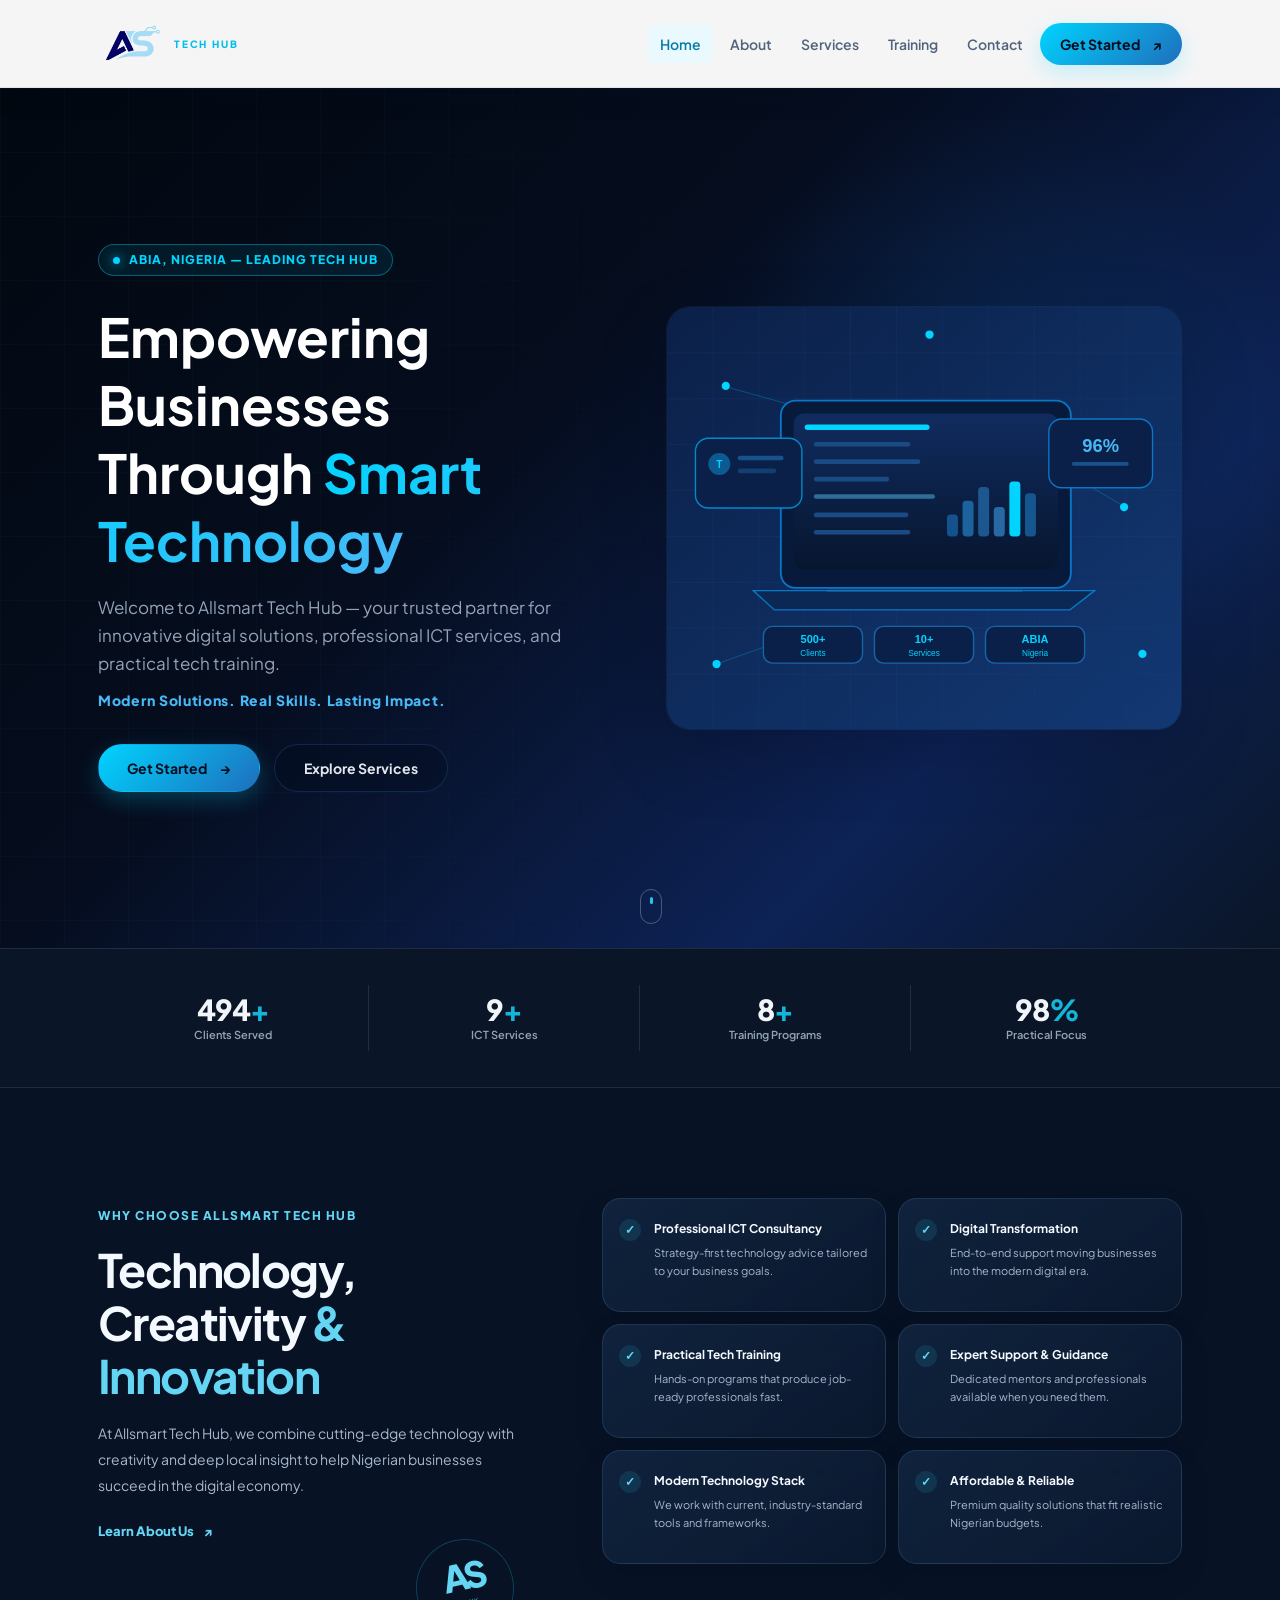
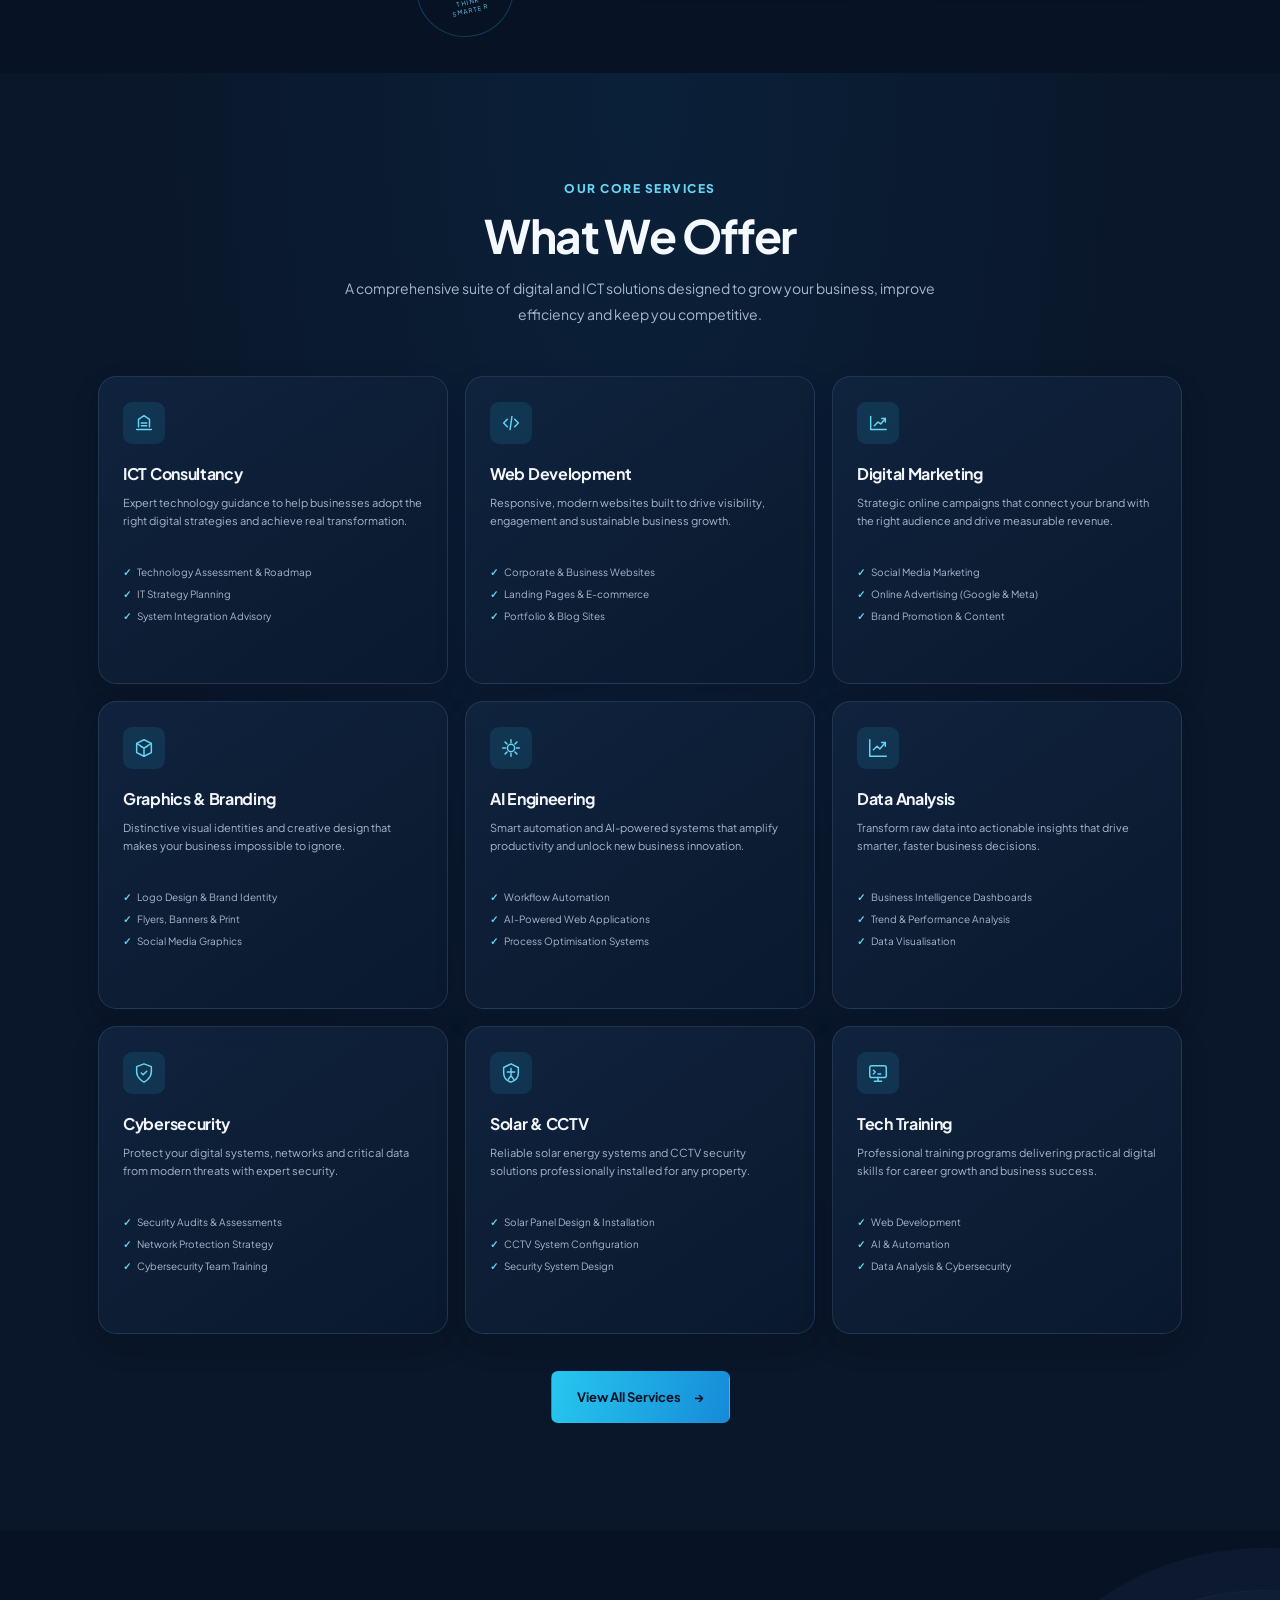
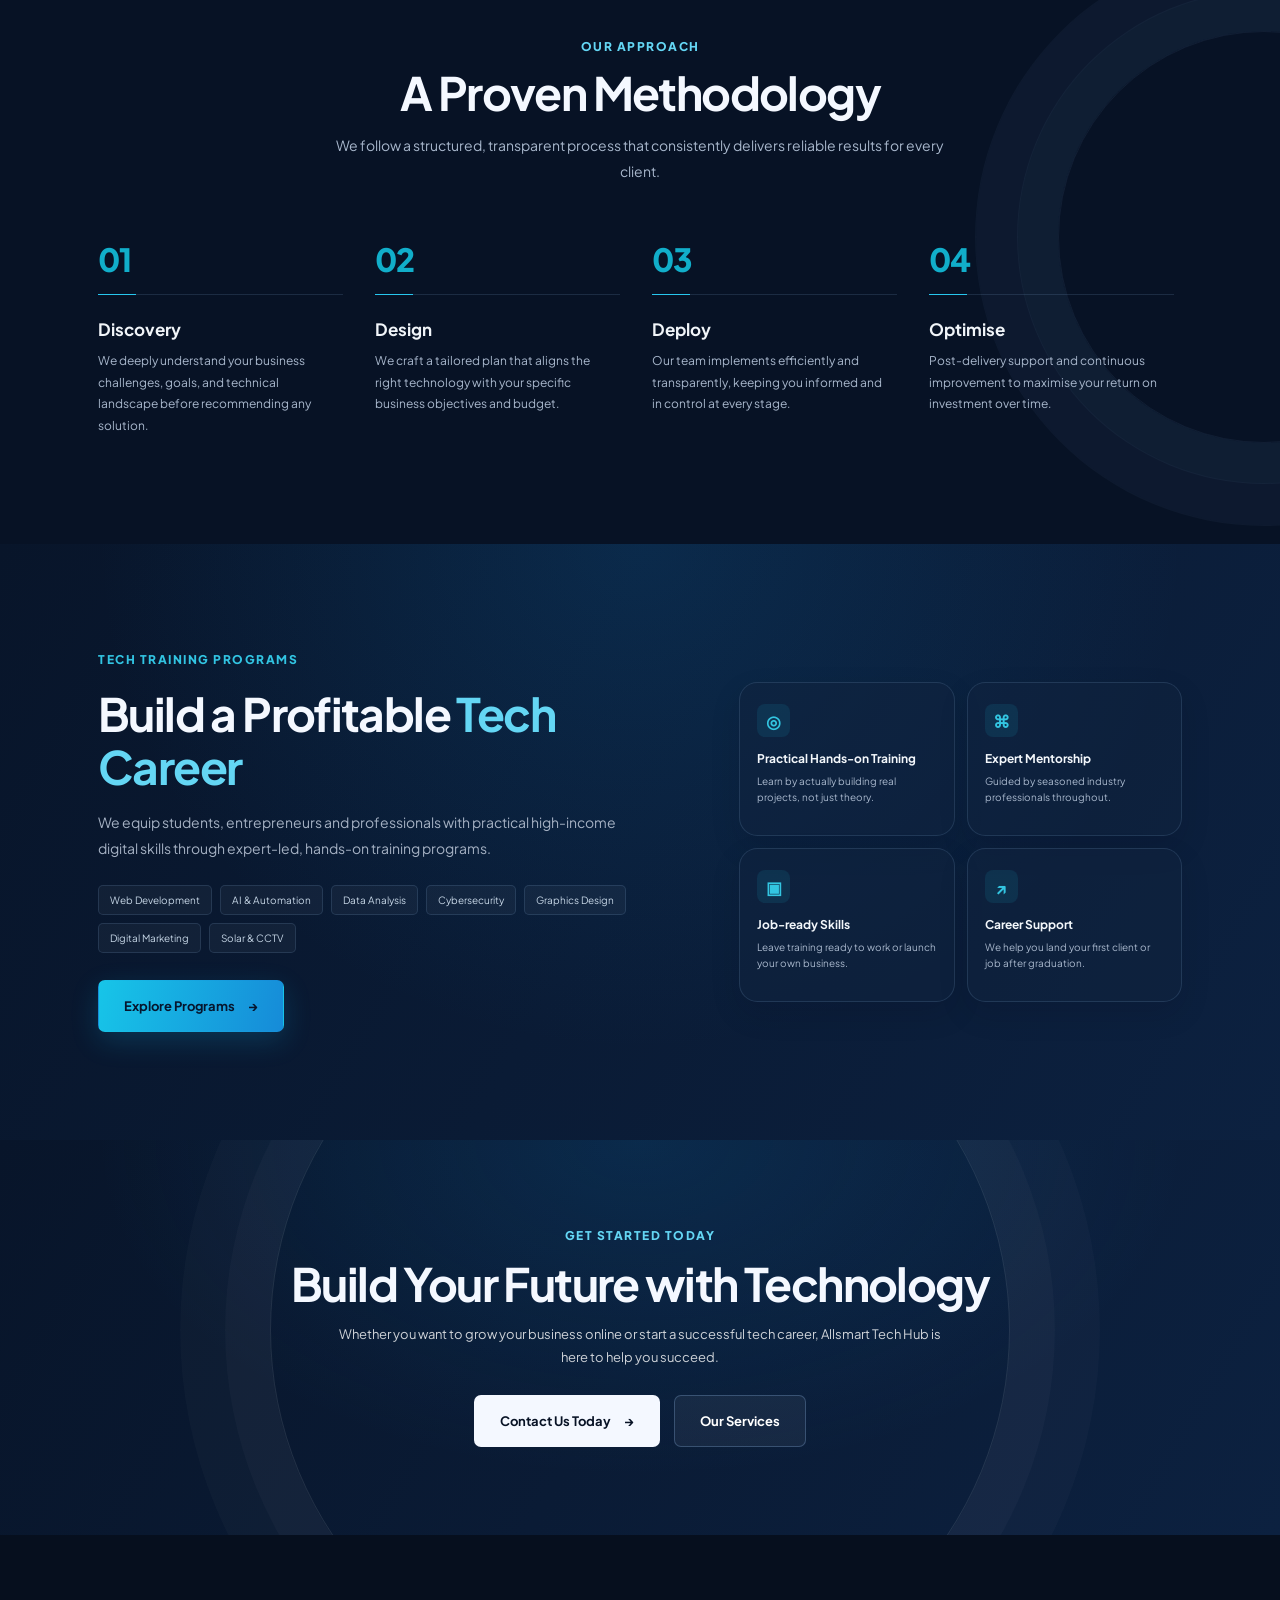
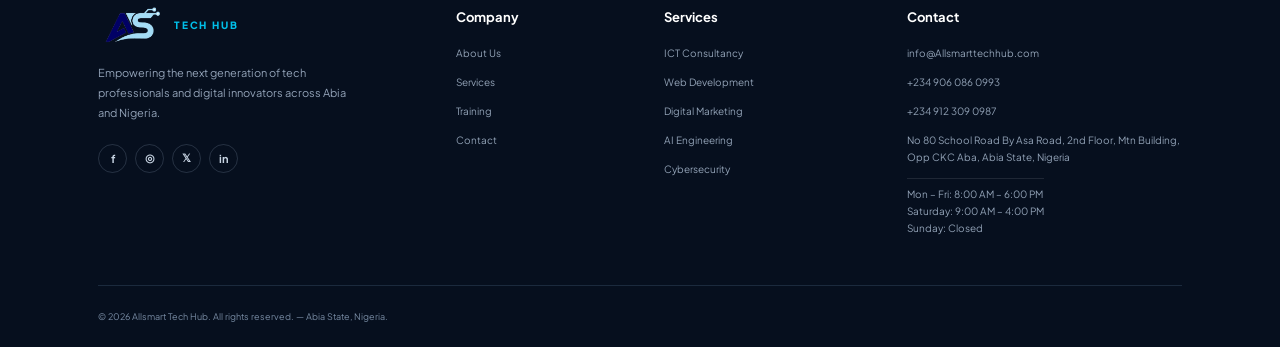
==== commit 93713b65: "Remove design credit from footer Removed the design credit for SWAD Digital Solutions Ltd from the f" ====
--- a/index.html
+++ b/index.html
@@ -357,7 +357,6 @@
       </div>
       <div class="container footer-bottom">
         <p>© 2026 Allsmart Tech Hub. All rights reserved. — Abia State, Nigeria.</p>
-        <p>Designed with purpose by <a href="#home">SWAD Digital Solutions Ltd</a></p>
       </div>
     </footer>
   </body>
